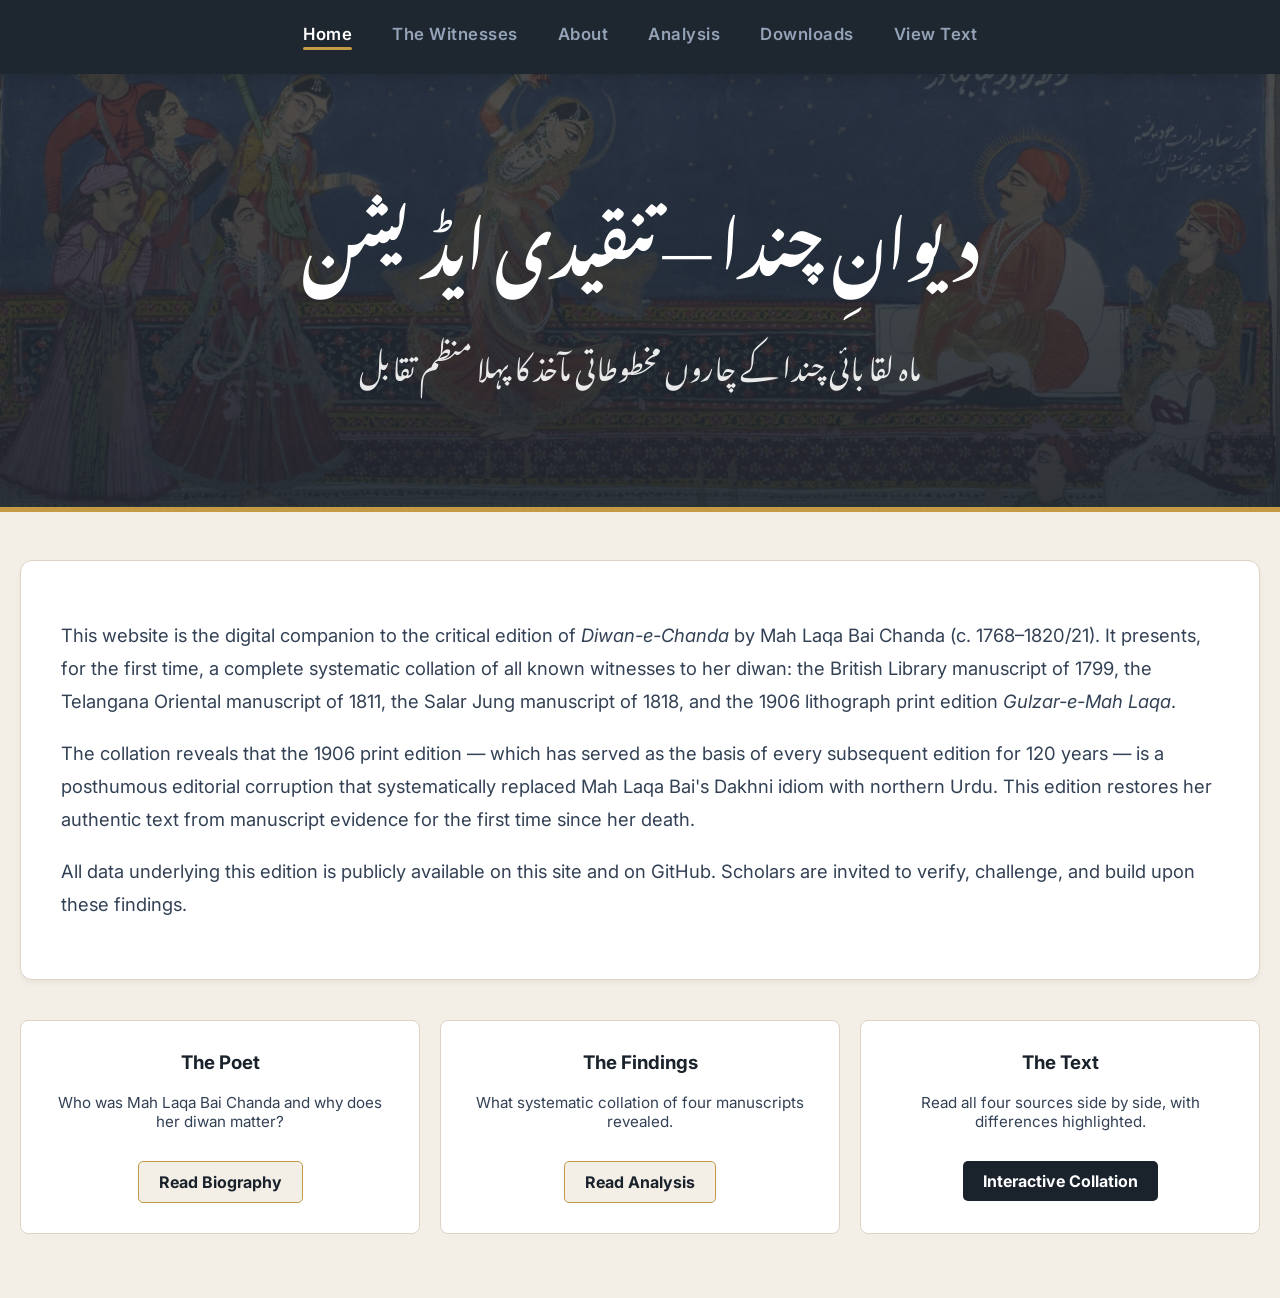
==== index.html @ 978f1d33 "Revise index.html for new content and styling Updated the homepage to include new font styles and co" ====
<!DOCTYPE html>
<html lang="en">
<head>
    <meta charset="UTF-8">
    <meta name="viewport" content="width=device-width, initial-scale=1.0">
    <title>Diwan of Mah Laqa Bai Chanda - Critical Edition</title>
    <link rel="preconnect" href="https://fonts.googleapis.com">
    <link rel="preconnect" href="https://fonts.gstatic.com" crossorigin>
    <link href="https://fonts.googleapis.com/css2?family=Inter:wght@400;600;700&family=Noto+Nastaliq+Urdu:wght@400;700&display=swap" rel="stylesheet">
    <link rel="stylesheet" href="style.css">
</head>
<body>

    <nav>
        <a href="index.html" class="active">Home</a>
        <a href="sources.html">The Witnesses</a>
        <a href="about.html">About</a>
        <a href="analysis.html">Analysis</a>
        <a href="downloads.html">Downloads</a>
        <a href="view.html">View Text</a>
    </nav>

    <div class="hero">
        <h1 style="font-family: 'Noto Nastaliq Urdu', serif; font-size: 4rem; margin-bottom: 0;">دیوانِ چندا — تنقیدی ایڈیشن</h1>
        <p style="font-family: 'Noto Nastaliq Urdu', serif; font-size: 1.8rem; direction: rtl;">ماہ لقا بائی چندا کے چاروں مخطوطاتی مآخذ کا پہلا منظم تقابل</p>
    </div>

    <div class="container">
        <div style="background: white; padding: 40px; border-radius: 12px; box-shadow: 0 4px 6px -1px rgba(0,0,0,0.05); border: 1px solid var(--border); font-size: 1.15rem; line-height: 1.8; margin-bottom: 40px;">
            <p>This website is the digital companion to the critical edition of <em>Diwan-e-Chanda</em> by Mah Laqa Bai Chanda (c. 1768–1820/21). It presents, for the first time, a complete systematic collation of all known witnesses to her diwan: the British Library manuscript of 1799, the Telangana Oriental manuscript of 1811, the Salar Jung manuscript of 1818, and the 1906 lithograph print edition <em>Gulzar-e-Mah Laqa</em>.</p>
            <p>The collation reveals that the 1906 print edition — which has served as the basis of every subsequent edition for 120 years — is a posthumous editorial corruption that systematically replaced Mah Laqa Bai's Dakhni idiom with northern Urdu. This edition restores her authentic text from manuscript evidence for the first time since her death.</p>
            <p>All data underlying this edition is publicly available on this site and on GitHub. Scholars are invited to verify, challenge, and build upon these findings.</p>
        </div>

        <div style="display: grid; grid-template-columns: repeat(auto-fit, minmax(300px, 1fr)); gap: 20px;">
            <div style="background: white; padding: 30px; border-radius: 8px; border: 1px solid var(--border); text-align: center;">
                <h3 style="color: var(--primary); margin-top: 0;">The Poet</h3>
                <p style="font-size: 0.95rem;">Who was Mah Laqa Bai Chanda and why does her diwan matter?</p>
                <a href="about.html" style="display: inline-block; margin-top: 15px; padding: 10px 20px; background: var(--bg-color); border: 1px solid var(--accent); color: var(--primary); text-decoration: none; border-radius: 5px; font-weight: bold;">Read Biography</a>
            </div>
            <div style="background: white; padding: 30px; border-radius: 8px; border: 1px solid var(--border); text-align: center;">
                <h3 style="color: var(--primary); margin-top: 0;">The Findings</h3>
                <p style="font-size: 0.95rem;">What systematic collation of four manuscripts revealed.</p>
                <a href="analysis.html" style="display: inline-block; margin-top: 15px; padding: 10px 20px; background: var(--bg-color); border: 1px solid var(--accent); color: var(--primary); text-decoration: none; border-radius: 5px; font-weight: bold;">Read Analysis</a>
            </div>
            <div style="background: white; padding: 30px; border-radius: 8px; border: 1px solid var(--border); text-align: center;">
                <h3 style="color: var(--primary); margin-top: 0;">The Text</h3>
                <p style="font-size: 0.95rem;">Read all four sources side by side, with differences highlighted.</p>
                <a href="view.html" style="display: inline-block; margin-top: 15px; padding: 10px 20px; background: var(--primary); color: white; text-decoration: none; border-radius: 5px; font-weight: bold;">Interactive Collation</a>
            </div>
        </div>
    </div>
</body>
</html>
---- style.css ----
/* =========================================
   BASE STYLING & REFINED PALETTE
   ========================================= */
:root {
    /* Refined Primary: Deep Midnight Charcoal (Premium & Modern) */
    --primary: #1A222C;      
    --secondary: #334155;    /* Slate Grey for body text */
    --bg-color: #F4EFE6;     /* Terrace Cream/Parchment */
    --surface: #ffffff;      /* Pure white for table/cards */
    --border: #DCD3C6;       /* Warm Stone borders */
    --accent: #C49A45;       /* Mustard Gold (from Chanda's dupatta) */
}

body {
    font-family: 'Inter', -apple-system, BlinkMacSystemFont, sans-serif;
    margin: 0;
    padding: 0;
    background-color: var(--bg-color);
    color: var(--secondary);
    -webkit-font-smoothing: antialiased;
}

/* =========================================
   MODERN THICK NAVIGATION BAR
   ========================================= */
nav {
    background-color: rgba(26, 34, 44, 0.98); 
    backdrop-filter: blur(12px);
    padding: 1.5rem 2rem; 
    position: sticky;
    top: 0;
    z-index: 100;
    display: flex;
    justify-content: center;
    gap: 2.5rem; 
    box-shadow: 0 4px 20px rgba(0,0,0,0.15);
}

nav a {
    color: #94A3B8; 
    text-decoration: none;
    font-size: 1.05rem;
    font-weight: 600;
    letter-spacing: 0.5px;
    padding-bottom: 6px;
    position: relative;
    transition: color 0.3s ease;
}

/* Hover and Active State Text Color */
nav a:hover, 
nav a.active { 
    color: #ffffff; 
}

/* The Animated Gold Underline */
nav a::after {
    content: '';
    position: absolute;
    width: 0;
    height: 3px;
    bottom: 0;
    left: 0;
    background-color: var(--accent);
    transition: width 0.3s cubic-bezier(0.4, 0, 0.2, 1);
    border-radius: 2px;
}

/* Trigger the underline on hover or if it has the .active class */
nav a:hover::after,
nav a.active::after {
    width: 100%;
}

/* =========================================
   HERO (Miniature Background)
   ========================================= */
.hero {
    background: linear-gradient(rgba(26, 34, 44, 0.75), rgba(26, 34, 44, 0.9)), url('header.jpg');
    background-size: cover;
    background-position: center 20%;
    color: white;
    text-align: center;
    padding: 5rem 1rem;
    margin-bottom: 3rem;
    border-bottom: 5px solid var(--accent); 
}

.hero h1 { margin: 0; font-size: 3.2rem; font-weight: 700; letter-spacing: -0.5px; }
.hero p { margin-top: 12px; font-size: 1.2rem; font-weight: 400; opacity: 0.9; }

/* =========================================
   MODERN APP CONTROLS 
   ========================================= */
.container {
    max-width: 1400px;
    margin: 0 auto 4rem auto;
    padding: 0 20px;
}

.controls {
    background: var(--surface);
    padding: 20px 30px;
    border-radius: 12px;
    box-shadow: 0 4px 6px -1px rgba(0, 0, 0, 0.05);
    margin-bottom: 25px;
    display: flex;
    justify-content: center;
    gap: 15px;
    align-items: center;
    border: 1px solid var(--border);
    flex-wrap: wrap;
}

.control-label { font-weight: 600; color: var(--primary); margin-right: 10px; }

/* Styled Checkbox "Pills" */
.controls label {
    display: flex;
    align-items: center;
    padding: 8px 16px;
    background-color: var(--bg-color);
    border: 1px solid var(--border);
    border-radius: 30px;
    cursor: pointer;
    font-size: 0.95rem;
    font-weight: 600;
    color: var(--secondary);
    transition: all 0.2s ease;
    user-select: none;
}

.controls label:hover { background-color: #fbebc8; border-color: var(--accent); }

.controls input[type="checkbox"] {
    accent-color: var(--accent);
    width: 16px;
    height: 16px;
    margin-right: 8px;
    cursor: pointer;
}

/* =========================================
   SLEEK DATA TABLE 
   ========================================= */
.table-wrapper {
    overflow-x: auto;
    background: var(--surface);
    border-radius: 12px;
    box-shadow: 0 10px 25px -5px rgba(0, 0, 0, 0.05);
    border: 1px solid var(--border);
}

table {
    width: 100%;
    border-collapse: separate;
    border-spacing: 0;
}

th {
    background-color: var(--primary); 
    color: #f8fafc;
    font-size: 1rem;
    font-weight: 600;
    padding: 20px;
    text-align: center;
    position: sticky;
    top: 65px;
    z-index: 10;
    letter-spacing: 0.5px;
}

td {
    padding: 20px 24px;
    border-bottom: 1px solid var(--border);
    vertical-align: middle;
}

tr:last-child td { border-bottom: none; }
tr:hover td { background-color: #FAFCFF; } 

.id-col {
    text-align: center;
    color: #64748b;
    font-family: monospace;
    font-size: 1.1rem;
    font-weight: 600;
}

/* =========================================
   PROPER NASTALIQ TYPOGRAPHY & DIFFS
   ========================================= */
.urdu-text {
    font-family: 'Noto Nastaliq Urdu', serif; 
    font-size: 24px;
    line-height: 2.8;
    text-align: right;
    direction: rtl;
    white-space: nowrap; 
    min-width: 250px;
}

span.diff {
    padding: 2px 8px;
    border-radius: 6px;
    font-weight: 700;
}

/* Diff Colors mapped to the painting's pigments */
span.diff-anchor { background-color: #E2EFE5; color: #275734; } /* Forest Green (Seated Musician) */
span.diff-gm { background-color: #FADEDE; color: #962828; }     /* Crimson (Carpet/GM Corruption) */
span.diff-var1 { background-color: #FBEBC8; color: #8A611C; }   /* Mustard Gold (Dupatta) */
span.diff-var2 { background-color: #DBE6FE; color: #1A2B56; }   /* Lapis Blue (Night Sky) */
span.diff-var3 { background-color: #F9E1E8; color: #832247; }   /* Magenta/Pink (Standing Musician) */

.hide-col { display: none; }
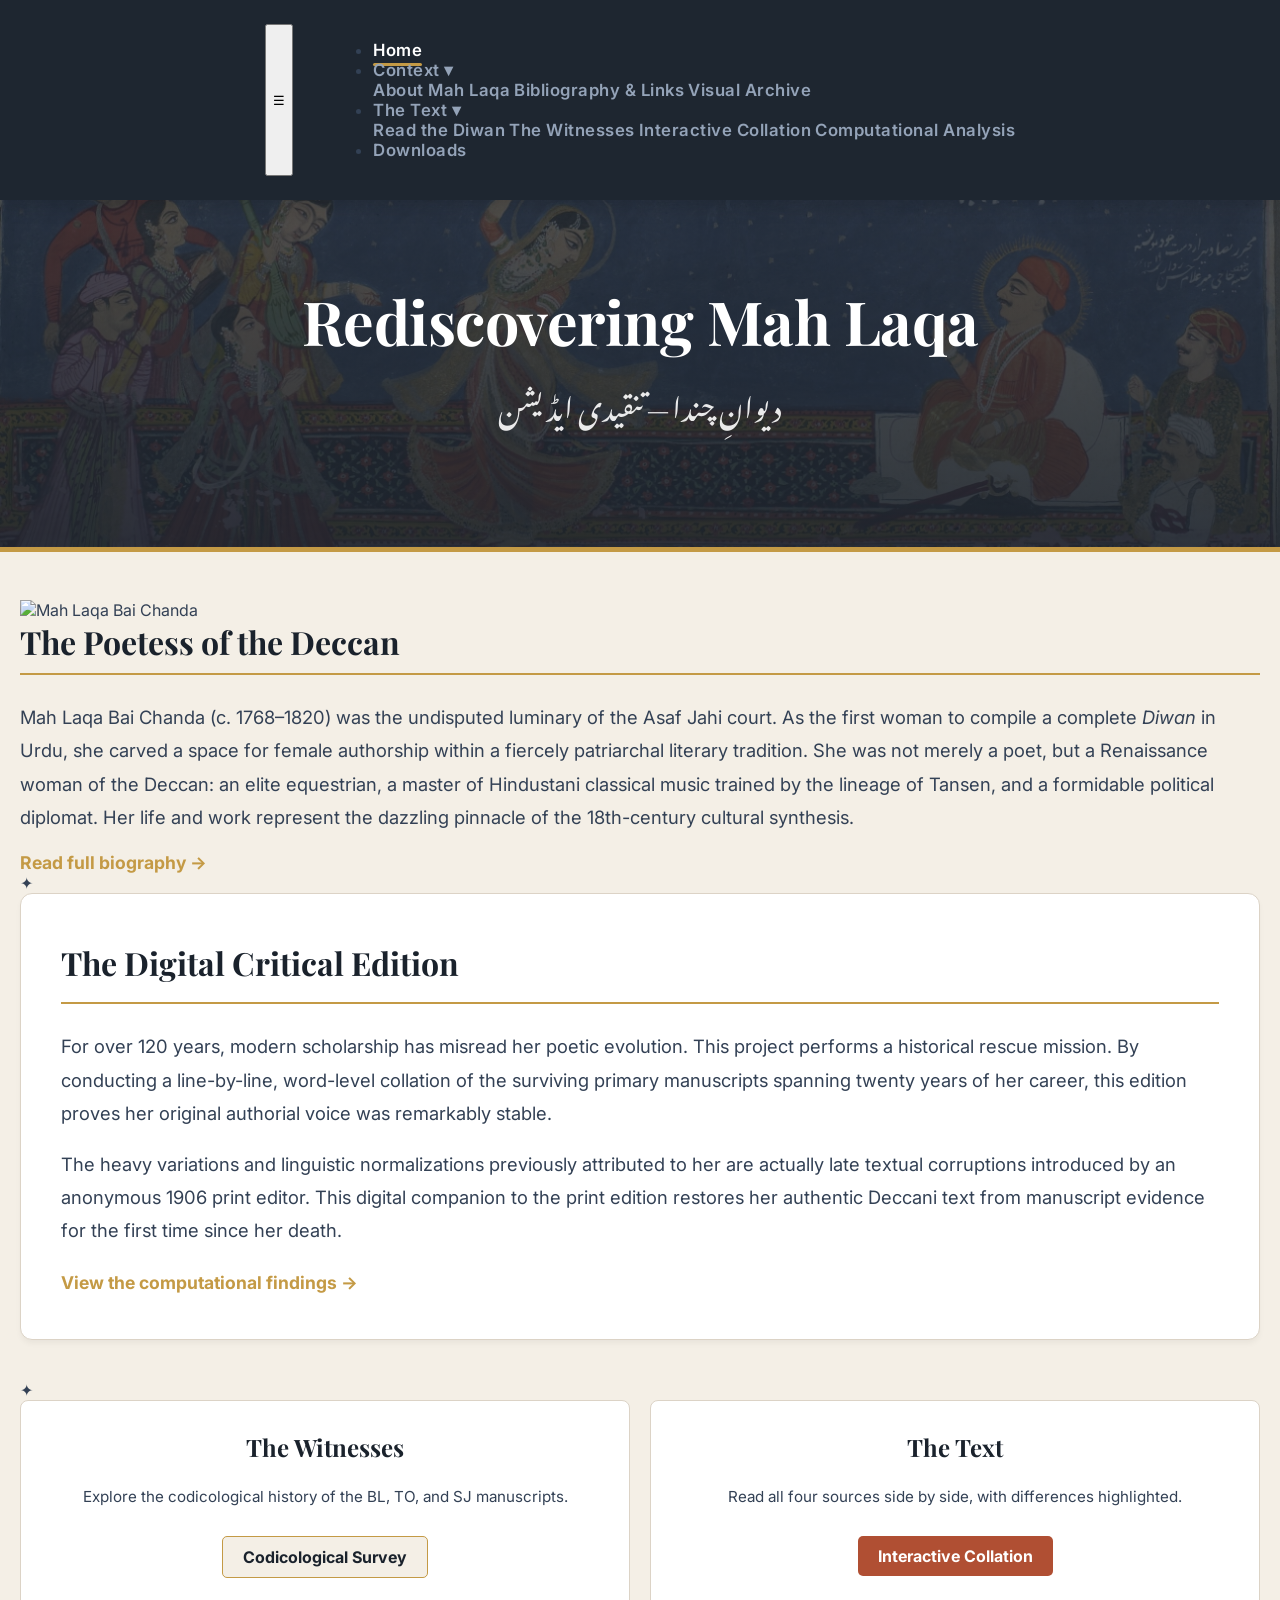
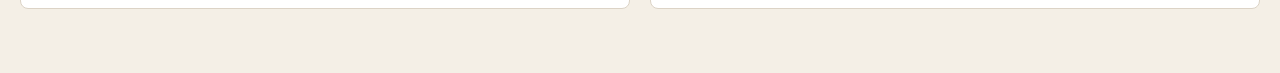
==== commit 90066cd3: "bug fix" ====
--- a/index.html
+++ b/index.html
@@ -3,52 +3,100 @@
 <head>
     <meta charset="UTF-8">
     <meta name="viewport" content="width=device-width, initial-scale=1.0">
-    <title>Diwan of Mah Laqa Bai Chanda - Critical Edition</title>
+    <title>Rediscovering Mah Laqa - A Critical Edition</title>
     <link rel="preconnect" href="https://fonts.googleapis.com">
     <link rel="preconnect" href="https://fonts.gstatic.com" crossorigin>
-    <link href="https://fonts.googleapis.com/css2?family=Inter:wght@400;600;700&family=Noto+Nastaliq+Urdu:wght@400;700&display=swap" rel="stylesheet">
+    <link href="https://fonts.googleapis.com/css2?family=Inter:wght@400;600;700&family=Playfair+Display:wght@600;700&family=Noto+Nastaliq+Urdu:wght@400;700&display=swap" rel="stylesheet">
     <link rel="stylesheet" href="style.css">
 </head>
 <body>
 
-    <nav>
-        <a href="index.html" class="active">Home</a>
-        <a href="sources.html">The Witnesses</a>
-        <a href="about.html">About</a>
-        <a href="analysis.html">Analysis</a>
-        <a href="downloads.html">Downloads</a>
-        <a href="view.html">View Text</a>
+    <nav class="site-nav">
+        <button class="menu-toggle" id="mobile-menu" aria-label="Toggle navigation">
+            ☰
+        </button>
+        
+        <ul class="nav-links" id="nav-links">
+            <li><a href="index.html" class="active">Home</a></li>
+            
+            <li class="dropdown">
+                <a href="#" class="dropbtn">Context ▾</a>
+                <div class="dropdown-content">
+                    <a href="about.html">About Mah Laqa</a>
+                    <a href="bibliography.html">Bibliography & Links</a>
+                    <a href="gallery.html">Visual Archive</a>
+                </div>
+            </li>
+
+            <li class="dropdown">
+                <a href="#" class="dropbtn">The Text ▾</a>
+                <div class="dropdown-content">
+                    <a href="deewan.html">Read the Diwan</a>
+                    <a href="sources.html">The Witnesses</a>
+                    <a href="view.html">Interactive Collation</a>
+                    <a href="analysis.html">Computational Analysis</a>
+                </div>
+            </li>
+
+            <li><a href="downloads.html">Downloads</a></li>
+        </ul>
     </nav>
 
     <div class="hero">
-        <h1 style="font-family: 'Noto Nastaliq Urdu', serif; font-size: 4rem; margin-bottom: 0;">دیوانِ چندا — تنقیدی ایڈیشن</h1>
-        <p style="font-family: 'Noto Nastaliq Urdu', serif; font-size: 1.8rem; direction: rtl;">ماہ لقا بائی چندا کے چاروں مخطوطاتی مآخذ کا پہلا منظم تقابل</p>
+        <h1 style="font-family: 'Playfair Display', serif; font-size: 3.8rem; margin-bottom: 5px;">Rediscovering Mah Laqa</h1>
+        <p style="font-family: 'Noto Nastaliq Urdu', serif; font-size: 1.8rem; direction: rtl; margin-top: 0;">دیوانِ چندا — تنقیدی ایڈیشن</p>
     </div>
 
     <div class="container">
+        
+        <div class="bio-section">
+            <img src="portrait.png" alt="Mah Laqa Bai Chanda" class="bio-image">
+            <div>
+                <h2 style="color: var(--primary); margin-top: 0; border-bottom: 2px solid var(--accent); padding-bottom: 10px; font-family: 'Playfair Display', serif; font-size: 2rem;">The Poetess of the Deccan</h2>
+                <p style="font-size: 1.15rem; line-height: 1.8;">Mah Laqa Bai Chanda (c. 1768–1820) was the undisputed luminary of the Asaf Jahi court. As the first woman to compile a complete <em>Diwan</em> in Urdu, she carved a space for female authorship within a fiercely patriarchal literary tradition. She was not merely a poet, but a Renaissance woman of the Deccan: an elite equestrian, a master of Hindustani classical music trained by the lineage of Tansen, and a formidable political diplomat. Her life and work represent the dazzling pinnacle of the 18th-century cultural synthesis.</p>
+                <a href="about.html" style="color: var(--accent); font-weight: bold; text-decoration: none; font-size: 1.1rem;">Read full biography →</a>
+            </div>
+        </div>
+
+        <div class="ornate-divider"><span>✦</span></div>
+
         <div style="background: white; padding: 40px; border-radius: 12px; box-shadow: 0 4px 6px -1px rgba(0,0,0,0.05); border: 1px solid var(--border); font-size: 1.15rem; line-height: 1.8; margin-bottom: 40px;">
-            <p>This website is the digital companion to the critical edition of <em>Diwan-e-Chanda</em> by Mah Laqa Bai Chanda (c. 1768–1820/21). It presents, for the first time, a complete systematic collation of all known witnesses to her diwan: the British Library manuscript of 1799, the Telangana Oriental manuscript of 1811, the Salar Jung manuscript of 1818, and the 1906 lithograph print edition <em>Gulzar-e-Mah Laqa</em>.</p>
-            <p>The collation reveals that the 1906 print edition — which has served as the basis of every subsequent edition for 120 years — is a posthumous editorial corruption that systematically replaced Mah Laqa Bai's Dakhni idiom with northern Urdu. This edition restores her authentic text from manuscript evidence for the first time since her death.</p>
-            <p>All data underlying this edition is publicly available on this site and on GitHub. Scholars are invited to verify, challenge, and build upon these findings.</p>
+            <h2 style="color: var(--primary); margin-top: 0; border-bottom: 2px solid var(--accent); padding-bottom: 10px; font-family: 'Playfair Display', serif; font-size: 2rem;">The Digital Critical Edition</h2>
+            <p>For over 120 years, modern scholarship has misread her poetic evolution. This project performs a historical rescue mission. By conducting a line-by-line, word-level collation of the surviving primary manuscripts spanning twenty years of her career, this edition proves her original authorial voice was remarkably stable.</p>
+            <p>The heavy variations and linguistic normalizations previously attributed to her are actually late textual corruptions introduced by an anonymous 1906 print editor. This digital companion to the print edition restores her authentic Deccani text from manuscript evidence for the first time since her death.</p>
+            <a href="analysis.html" style="color: var(--accent); font-weight: bold; text-decoration: none; font-size: 1.1rem;">View the computational findings →</a>
         </div>
+
+        <div class="ornate-divider"><span>✦</span></div>
 
         <div style="display: grid; grid-template-columns: repeat(auto-fit, minmax(300px, 1fr)); gap: 20px;">
             <div style="background: white; padding: 30px; border-radius: 8px; border: 1px solid var(--border); text-align: center;">
-                <h3 style="color: var(--primary); margin-top: 0;">The Poet</h3>
-                <p style="font-size: 0.95rem;">Who was Mah Laqa Bai Chanda and why does her diwan matter?</p>
-                <a href="about.html" style="display: inline-block; margin-top: 15px; padding: 10px 20px; background: var(--bg-color); border: 1px solid var(--accent); color: var(--primary); text-decoration: none; border-radius: 5px; font-weight: bold;">Read Biography</a>
+                <h3 style="color: var(--primary); margin-top: 0; font-family: 'Playfair Display', serif; font-size: 1.5rem;">The Witnesses</h3>
+                <p style="font-size: 0.95rem;">Explore the codicological history of the BL, TO, and SJ manuscripts.</p>
+                <a href="sources.html" style="display: inline-block; margin-top: 15px; padding: 10px 20px; background: var(--bg-color); border: 1px solid var(--accent); color: var(--primary); text-decoration: none; border-radius: 5px; font-weight: bold;">Codicological Survey</a>
             </div>
             <div style="background: white; padding: 30px; border-radius: 8px; border: 1px solid var(--border); text-align: center;">
-                <h3 style="color: var(--primary); margin-top: 0;">The Findings</h3>
-                <p style="font-size: 0.95rem;">What systematic collation of four manuscripts revealed.</p>
-                <a href="analysis.html" style="display: inline-block; margin-top: 15px; padding: 10px 20px; background: var(--bg-color); border: 1px solid var(--accent); color: var(--primary); text-decoration: none; border-radius: 5px; font-weight: bold;">Read Analysis</a>
-            </div>
-            <div style="background: white; padding: 30px; border-radius: 8px; border: 1px solid var(--border); text-align: center;">
-                <h3 style="color: var(--primary); margin-top: 0;">The Text</h3>
+                <h3 style="color: var(--primary); margin-top: 0; font-family: 'Playfair Display', serif; font-size: 1.5rem;">The Text</h3>
                 <p style="font-size: 0.95rem;">Read all four sources side by side, with differences highlighted.</p>
-                <a href="view.html" style="display: inline-block; margin-top: 15px; padding: 10px 20px; background: var(--primary); color: white; text-decoration: none; border-radius: 5px; font-weight: bold;">Interactive Collation</a>
+                <a href="view.html" style="display: inline-block; margin-top: 15px; padding: 10px 20px; background: rgba(176, 79, 51, 1); color: white; text-decoration: none; border-radius: 5px; font-weight: bold;">Interactive Collation</a>
             </div>
         </div>
     </div>
+
+    <script>
+        document.addEventListener("DOMContentLoaded", function() {
+            const mobileMenuBtn = document.getElementById('mobile-menu');
+            const navLinks = document.getElementById('nav-links');
+
+            if (mobileMenuBtn && navLinks) {
+                ['click', 'touchstart'].forEach(function(evt) {
+                    mobileMenuBtn.addEventListener(evt, function(e) {
+                        e.preventDefault(); 
+                        navLinks.classList.toggle('show');
+                    }, { passive: false });
+                });
+            }
+        });
+    </script>
 </body>
 </html>
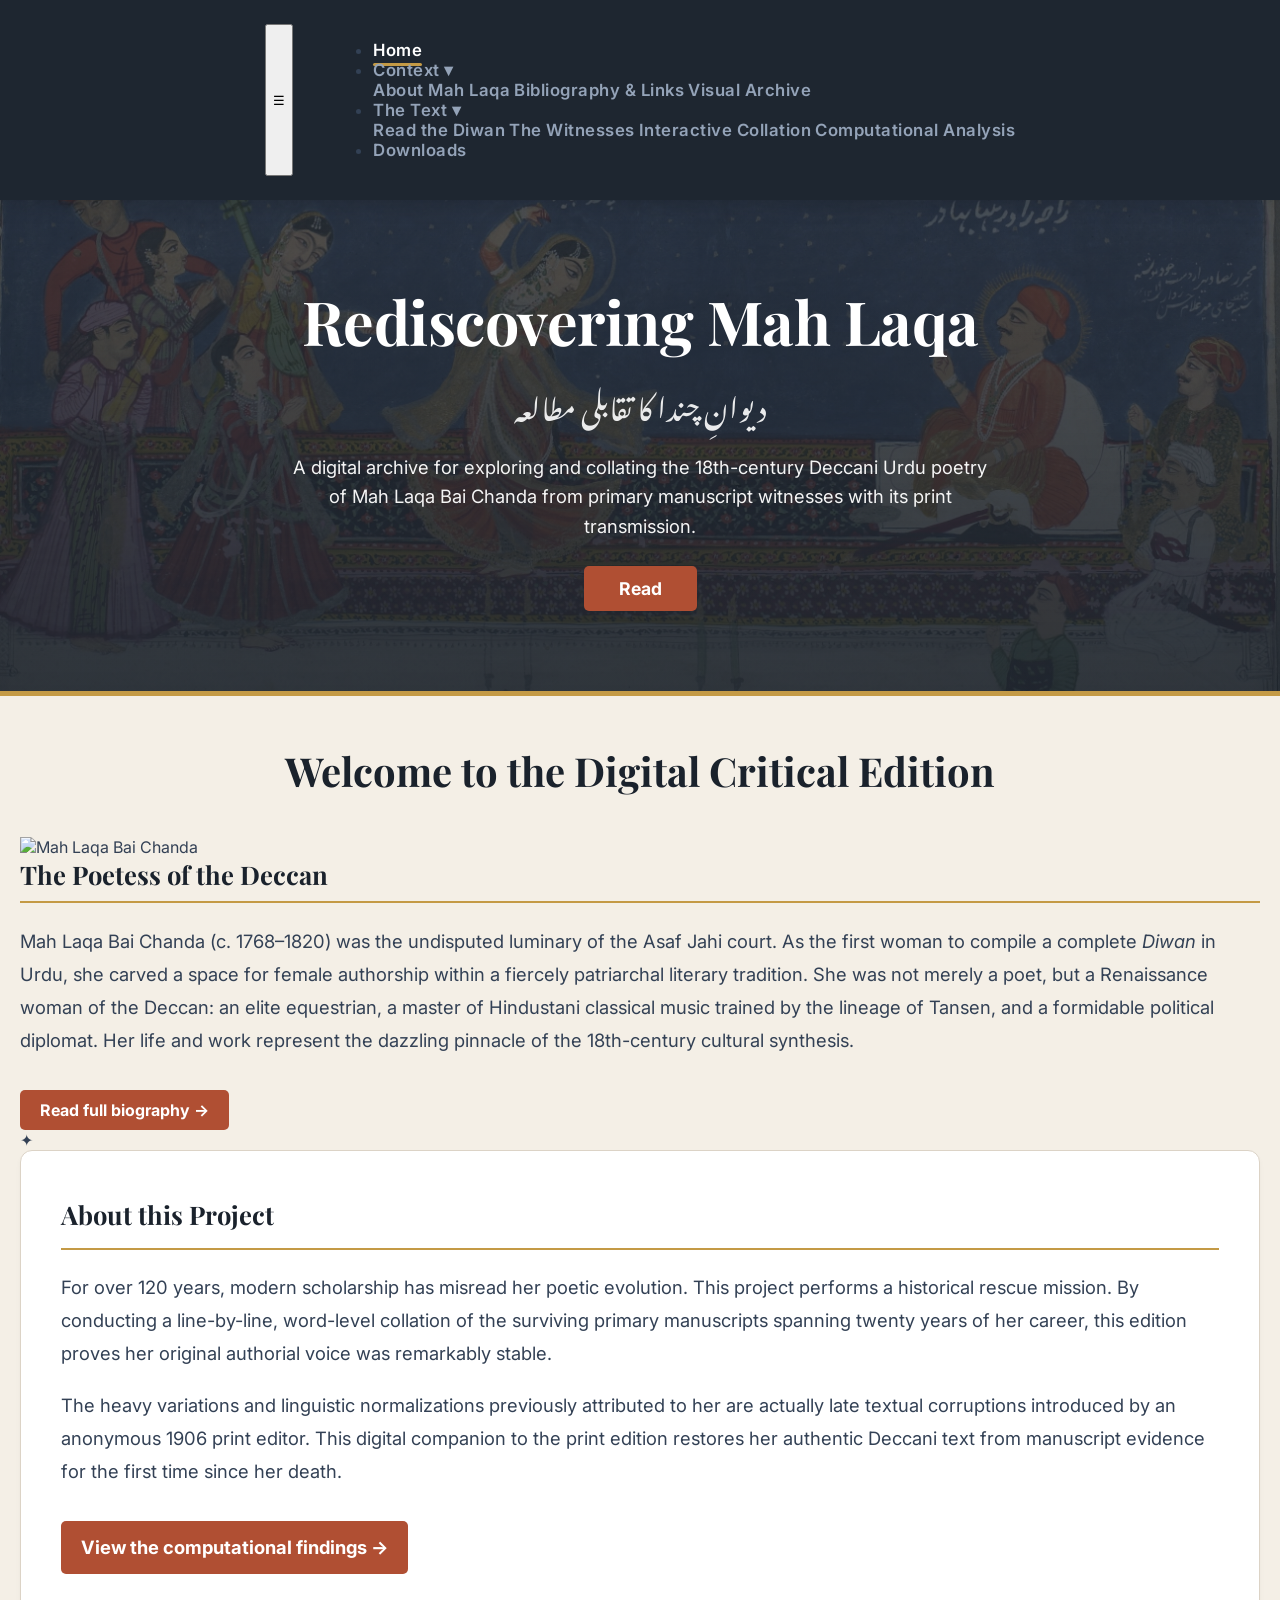
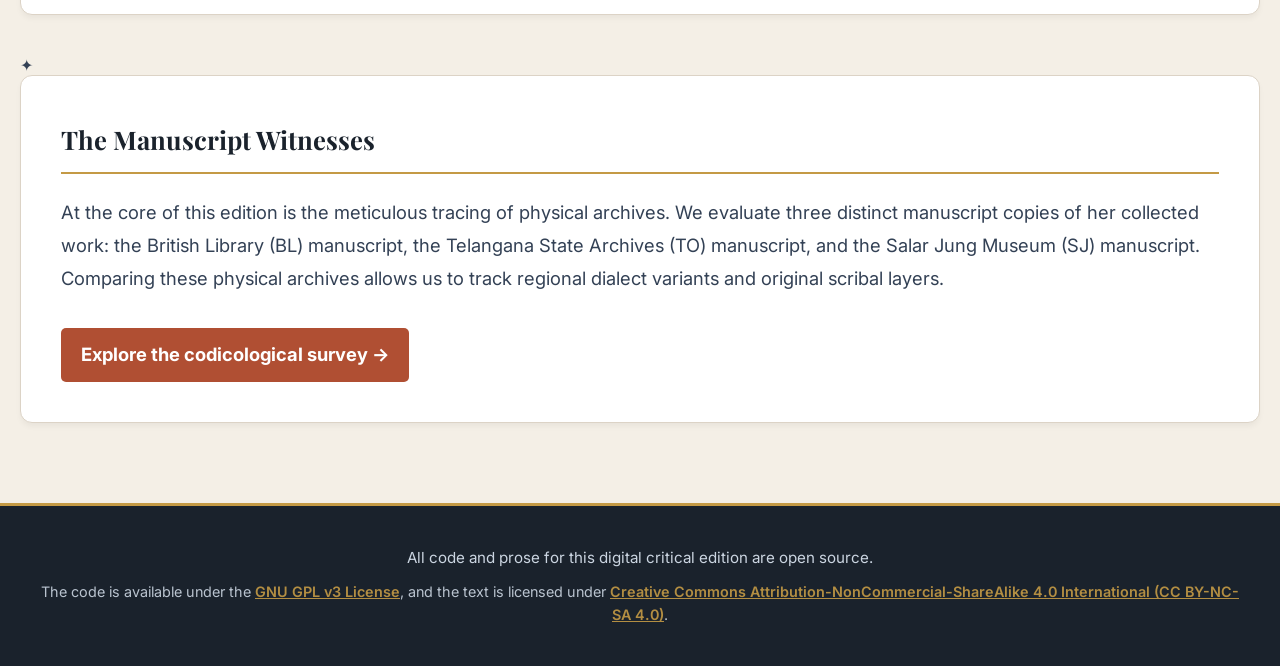
==== commit e8395673: "Update index.html" ====
--- a/index.html
+++ b/index.html
@@ -44,44 +44,57 @@
 
     <div class="hero">
         <h1 style="font-family: 'Playfair Display', serif; font-size: 3.8rem; margin-bottom: 5px;">Rediscovering Mah Laqa</h1>
-        <p style="font-family: 'Noto Nastaliq Urdu', serif; font-size: 1.8rem; direction: rtl; margin-top: 0;">دیوانِ چندا — تنقیدی ایڈیشن</p>
+        <p style="font-family: 'Noto Nastaliq Urdu', serif; font-size: 1.8rem; direction: rtl; margin-top: 0; margin-bottom: 10px;">دیوانِ چندا کا تقابلی مطالعہ</p>
+        <p style="font-family: 'Inter', sans-serif; font-size: 1.15rem; max-width: 700px; margin: 15px auto 25px auto; line-height: 1.6; opacity: 0.95;">
+            A digital archive for exploring and collating the 18th-century Deccani Urdu poetry of Mah Laqa Bai Chanda from primary manuscript witnesses with its print transmission.
+        </p>
+        <a href="view.html" style="display: inline-block; padding: 12px 35px; background: rgba(176, 79, 51, 1); color: white; text-decoration: none; border-radius: 5px; font-weight: bold; font-family: 'Inter', sans-serif; font-size: 1.1rem; transition: background-color 0.2s;">Read</a>
     </div>
 
     <div class="container">
         
+        <h2 style="text-align: center; font-family: 'Playfair Display', serif; font-size: 2.5rem; color: var(--primary); margin-top: 20px; margin-bottom: 40px;">Welcome to the Digital Critical Edition</h2>
+        
+        <!-- Card 1: Biography (With updated Terracotta Red Button) -->
         <div class="bio-section">
             <img src="portrait.png" alt="Mah Laqa Bai Chanda" class="bio-image">
             <div>
-                <h2 style="color: var(--primary); margin-top: 0; border-bottom: 2px solid var(--accent); padding-bottom: 10px; font-family: 'Playfair Display', serif; font-size: 2rem;">The Poetess of the Deccan</h2>
+                <h2 style="color: var(--primary); margin-top: 0; border-bottom: 2px solid var(--accent); padding-bottom: 10px; font-family: 'Playfair Display', serif; font-size: 1.6rem;">The Poetess of the Deccan</h2>
                 <p style="font-size: 1.15rem; line-height: 1.8;">Mah Laqa Bai Chanda (c. 1768–1820) was the undisputed luminary of the Asaf Jahi court. As the first woman to compile a complete <em>Diwan</em> in Urdu, she carved a space for female authorship within a fiercely patriarchal literary tradition. She was not merely a poet, but a Renaissance woman of the Deccan: an elite equestrian, a master of Hindustani classical music trained by the lineage of Tansen, and a formidable political diplomat. Her life and work represent the dazzling pinnacle of the 18th-century cultural synthesis.</p>
-                <a href="about.html" style="color: var(--accent); font-weight: bold; text-decoration: none; font-size: 1.1rem;">Read full biography →</a>
+                <a href="about.html" style="display: inline-block; margin-top: 15px; padding: 10px 20px; background: rgba(176, 79, 51, 1); color: white; text-decoration: none; border-radius: 5px; font-weight: bold; font-family: 'Inter', sans-serif;">Read full biography →</a>
             </div>
         </div>
 
         <div class="ornate-divider"><span>✦</span></div>
 
+        <!-- Card 2: About This Project (With updated Terracotta Red Button) -->
         <div style="background: white; padding: 40px; border-radius: 12px; box-shadow: 0 4px 6px -1px rgba(0,0,0,0.05); border: 1px solid var(--border); font-size: 1.15rem; line-height: 1.8; margin-bottom: 40px;">
-            <h2 style="color: var(--primary); margin-top: 0; border-bottom: 2px solid var(--accent); padding-bottom: 10px; font-family: 'Playfair Display', serif; font-size: 2rem;">The Digital Critical Edition</h2>
+            <h2 style="color: var(--primary); margin-top: 0; border-bottom: 2px solid var(--accent); padding-bottom: 10px; font-family: 'Playfair Display', serif; font-size: 1.6rem;">About this Project</h2>
             <p>For over 120 years, modern scholarship has misread her poetic evolution. This project performs a historical rescue mission. By conducting a line-by-line, word-level collation of the surviving primary manuscripts spanning twenty years of her career, this edition proves her original authorial voice was remarkably stable.</p>
             <p>The heavy variations and linguistic normalizations previously attributed to her are actually late textual corruptions introduced by an anonymous 1906 print editor. This digital companion to the print edition restores her authentic Deccani text from manuscript evidence for the first time since her death.</p>
-            <a href="analysis.html" style="color: var(--accent); font-weight: bold; text-decoration: none; font-size: 1.1rem;">View the computational findings →</a>
+            <a href="analysis.html" style="display: inline-block; margin-top: 15px; padding: 10px 20px; background: rgba(176, 79, 51, 1); color: white; text-decoration: none; border-radius: 5px; font-weight: bold; font-family: 'Inter', sans-serif;">View the computational findings →</a>
         </div>
 
         <div class="ornate-divider"><span>✦</span></div>
 
-        <div style="display: grid; grid-template-columns: repeat(auto-fit, minmax(300px, 1fr)); gap: 20px;">
-            <div style="background: white; padding: 30px; border-radius: 8px; border: 1px solid var(--border); text-align: center;">
-                <h3 style="color: var(--primary); margin-top: 0; font-family: 'Playfair Display', serif; font-size: 1.5rem;">The Witnesses</h3>
-                <p style="font-size: 0.95rem;">Explore the codicological history of the BL, TO, and SJ manuscripts.</p>
-                <a href="sources.html" style="display: inline-block; margin-top: 15px; padding: 10px 20px; background: var(--bg-color); border: 1px solid var(--accent); color: var(--primary); text-decoration: none; border-radius: 5px; font-weight: bold;">Codicological Survey</a>
-            </div>
-            <div style="background: white; padding: 30px; border-radius: 8px; border: 1px solid var(--border); text-align: center;">
-                <h3 style="color: var(--primary); margin-top: 0; font-family: 'Playfair Display', serif; font-size: 1.5rem;">The Text</h3>
-                <p style="font-size: 0.95rem;">Read all four sources side by side, with differences highlighted.</p>
-                <a href="view.html" style="display: inline-block; margin-top: 15px; padding: 10px 20px; background: rgba(176, 79, 51, 1); color: white; text-decoration: none; border-radius: 5px; font-weight: bold;">Interactive Collation</a>
-            </div>
+        <!-- Card 3: The Manuscript Witnesses (With updated Terracotta Red Button) -->
+        <div style="background: white; padding: 40px; border-radius: 12px; box-shadow: 0 4px 6px -1px rgba(0,0,0,0.05); border: 1px solid var(--border); font-size: 1.15rem; line-height: 1.8; margin-bottom: 40px;">
+            <h2 style="color: var(--primary); margin-top: 0; border-bottom: 2px solid var(--accent); padding-bottom: 10px; font-family: 'Playfair Display', serif; font-size: 1.6rem;">The Manuscript Witnesses</h2>
+            <p>At the core of this edition is the meticulous tracing of physical archives. We evaluate three distinct manuscript copies of her collected work: the British Library (BL) manuscript, the Telangana State Archives (TO) manuscript, and the Salar Jung Museum (SJ) manuscript. Comparing these physical archives allows us to track regional dialect variants and original scribal layers.</p>
+            <a href="sources.html" style="display: inline-block; margin-top: 15px; padding: 10px 20px; background: rgba(176, 79, 51, 1); color: white; text-decoration: none; border-radius: 5px; font-weight: bold; font-family: 'Inter', sans-serif;">Explore the codicological survey →</a>
         </div>
+
     </div>
+
+    <!-- Scholarly Footer outlining licenses -->
+    <footer style="margin-top: 80px; padding: 40px 20px; background-color: var(--primary); color: #cbd5e1; text-align: center; font-size: 0.95rem; border-top: 3px solid var(--accent); line-height: 1.6; font-family: 'Inter', sans-serif;">
+        <div style="max-width: 1200px; margin: 0 auto;">
+            <p style="margin: 0 0 10px 0;">All code and prose for this digital critical edition are open source.</p>
+            <p style="margin: 0; font-size: 0.9rem; opacity: 0.9;">
+                The code is available under the <a href="https://www.gnu.org/licenses/gpl-3.0.html" target="_blank" rel="noopener" style="color: var(--accent); text-decoration: underline; font-weight: 600;">GNU GPL v3 License</a>, and the text is licensed under <a href="https://creativecommons.org/licenses/by-nc-sa/4.0/" target="_blank" rel="noopener" style="color: var(--accent); text-decoration: underline; font-weight: 600;">Creative Commons Attribution-NonCommercial-ShareAlike 4.0 International (CC BY-NC-SA 4.0)</a>.
+            </p>
+        </div>
+    </footer>
 
     <script>
         document.addEventListener("DOMContentLoaded", function() {
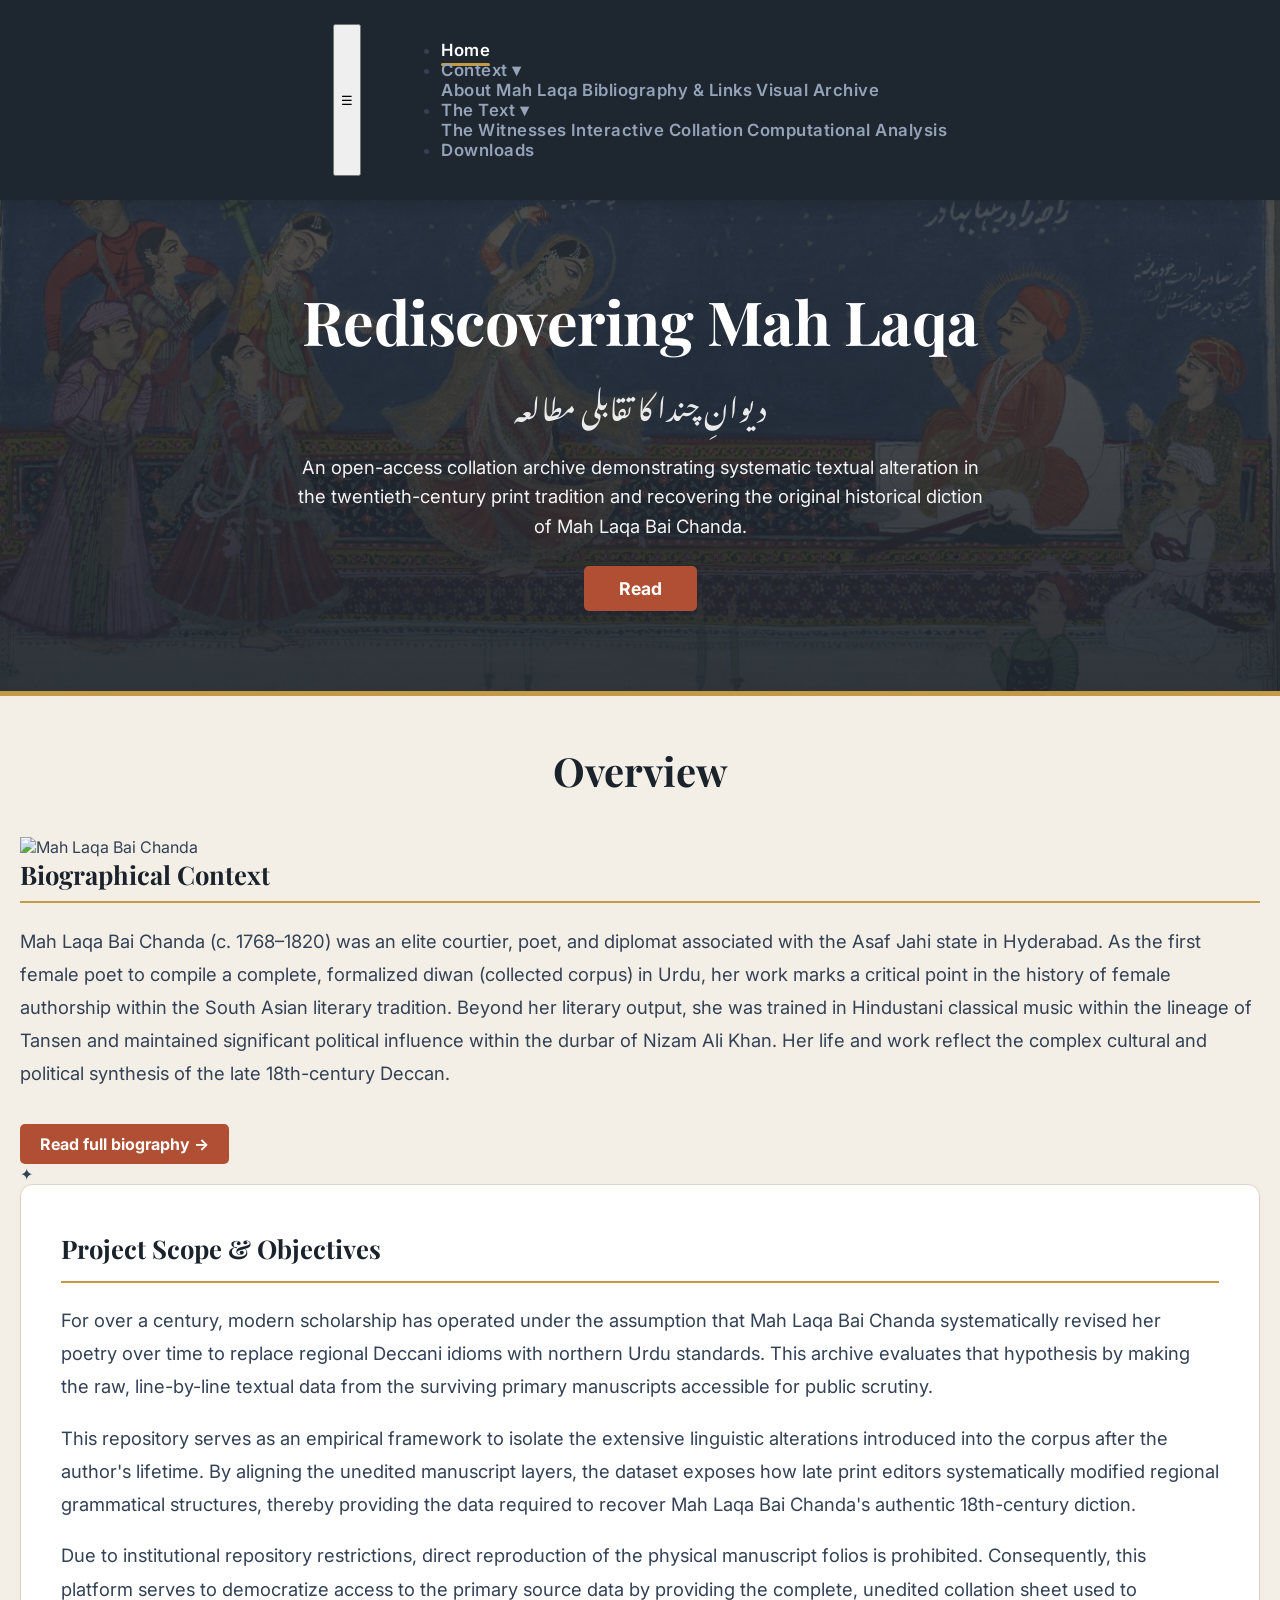
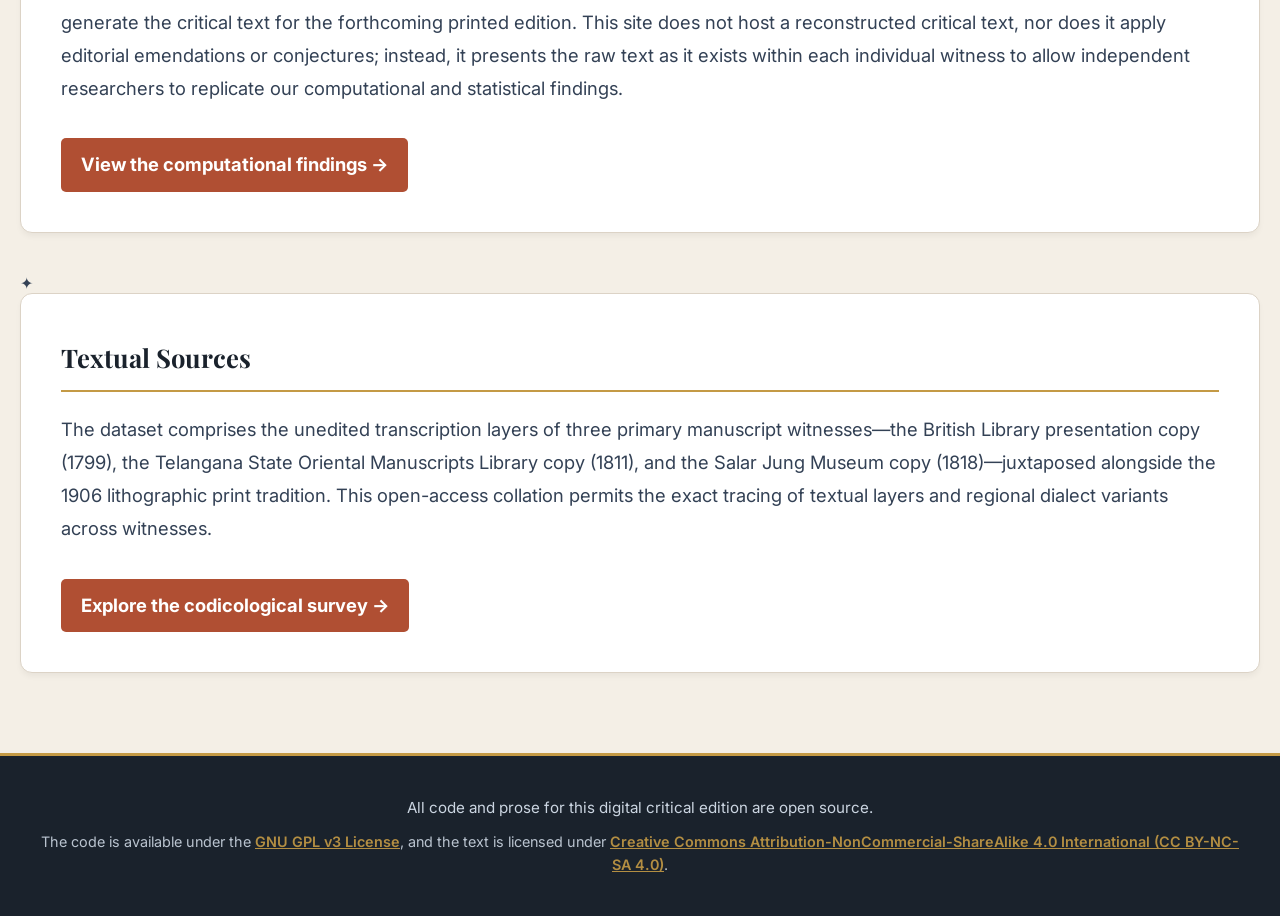
==== commit 8bcf1ded: "improved language in index.html" ====
--- a/index.html
+++ b/index.html
@@ -31,7 +31,6 @@
             <li class="dropdown">
                 <a href="#" class="dropbtn">The Text ▾</a>
                 <div class="dropdown-content">
-                    <a href="deewan.html">Read the Diwan</a>
                     <a href="sources.html">The Witnesses</a>
                     <a href="view.html">Interactive Collation</a>
                     <a href="analysis.html">Computational Analysis</a>
@@ -46,21 +45,21 @@
         <h1 style="font-family: 'Playfair Display', serif; font-size: 3.8rem; margin-bottom: 5px;">Rediscovering Mah Laqa</h1>
         <p style="font-family: 'Noto Nastaliq Urdu', serif; font-size: 1.8rem; direction: rtl; margin-top: 0; margin-bottom: 10px;">دیوانِ چندا کا تقابلی مطالعہ</p>
         <p style="font-family: 'Inter', sans-serif; font-size: 1.15rem; max-width: 700px; margin: 15px auto 25px auto; line-height: 1.6; opacity: 0.95;">
-            A digital archive for exploring and collating the 18th-century Deccani Urdu poetry of Mah Laqa Bai Chanda from primary manuscript witnesses with its print transmission.
+            An open-access collation archive demonstrating systematic textual alteration in the twentieth-century print tradition and recovering the original historical diction of Mah Laqa Bai Chanda.
         </p>
         <a href="view.html" style="display: inline-block; padding: 12px 35px; background: rgba(176, 79, 51, 1); color: white; text-decoration: none; border-radius: 5px; font-weight: bold; font-family: 'Inter', sans-serif; font-size: 1.1rem; transition: background-color 0.2s;">Read</a>
     </div>
 
     <div class="container">
         
-        <h2 style="text-align: center; font-family: 'Playfair Display', serif; font-size: 2.5rem; color: var(--primary); margin-top: 20px; margin-bottom: 40px;">Welcome to the Digital Critical Edition</h2>
+        <h2 style="text-align: center; font-family: 'Playfair Display', serif; font-size: 2.5rem; color: var(--primary); margin-top: 20px; margin-bottom: 40px;">Overview</h2>
         
         <!-- Card 1: Biography (With updated Terracotta Red Button) -->
         <div class="bio-section">
             <img src="portrait.png" alt="Mah Laqa Bai Chanda" class="bio-image">
             <div>
-                <h2 style="color: var(--primary); margin-top: 0; border-bottom: 2px solid var(--accent); padding-bottom: 10px; font-family: 'Playfair Display', serif; font-size: 1.6rem;">The Poetess of the Deccan</h2>
-                <p style="font-size: 1.15rem; line-height: 1.8;">Mah Laqa Bai Chanda (c. 1768–1820) was the undisputed luminary of the Asaf Jahi court. As the first woman to compile a complete <em>Diwan</em> in Urdu, she carved a space for female authorship within a fiercely patriarchal literary tradition. She was not merely a poet, but a Renaissance woman of the Deccan: an elite equestrian, a master of Hindustani classical music trained by the lineage of Tansen, and a formidable political diplomat. Her life and work represent the dazzling pinnacle of the 18th-century cultural synthesis.</p>
+                <h2 style="color: var(--primary); margin-top: 0; border-bottom: 2px solid var(--accent); padding-bottom: 10px; font-family: 'Playfair Display', serif; font-size: 1.6rem;">Biographical Context</h2>
+                <p style="font-size: 1.15rem; line-height: 1.8;">Mah Laqa Bai Chanda (c. 1768–1820) was an elite courtier, poet, and diplomat associated with the Asaf Jahi state in Hyderabad. As the first female poet to compile a complete, formalized diwan (collected corpus) in Urdu, her work marks a critical point in the history of female authorship within the South Asian literary tradition. Beyond her literary output, she was trained in Hindustani classical music within the lineage of Tansen and maintained significant political influence within the durbar of Nizam Ali Khan. Her life and work reflect the complex cultural and political synthesis of the late 18th-century Deccan.</p>
                 <a href="about.html" style="display: inline-block; margin-top: 15px; padding: 10px 20px; background: rgba(176, 79, 51, 1); color: white; text-decoration: none; border-radius: 5px; font-weight: bold; font-family: 'Inter', sans-serif;">Read full biography →</a>
             </div>
         </div>
@@ -69,9 +68,10 @@
 
         <!-- Card 2: About This Project (With updated Terracotta Red Button) -->
         <div style="background: white; padding: 40px; border-radius: 12px; box-shadow: 0 4px 6px -1px rgba(0,0,0,0.05); border: 1px solid var(--border); font-size: 1.15rem; line-height: 1.8; margin-bottom: 40px;">
-            <h2 style="color: var(--primary); margin-top: 0; border-bottom: 2px solid var(--accent); padding-bottom: 10px; font-family: 'Playfair Display', serif; font-size: 1.6rem;">About this Project</h2>
-            <p>For over 120 years, modern scholarship has misread her poetic evolution. This project performs a historical rescue mission. By conducting a line-by-line, word-level collation of the surviving primary manuscripts spanning twenty years of her career, this edition proves her original authorial voice was remarkably stable.</p>
-            <p>The heavy variations and linguistic normalizations previously attributed to her are actually late textual corruptions introduced by an anonymous 1906 print editor. This digital companion to the print edition restores her authentic Deccani text from manuscript evidence for the first time since her death.</p>
+            <h2 style="color: var(--primary); margin-top: 0; border-bottom: 2px solid var(--accent); padding-bottom: 10px; font-family: 'Playfair Display', serif; font-size: 1.6rem;">Project Scope & Objectives</h2>
+            <p>For over a century, modern scholarship has operated under the assumption that Mah Laqa Bai Chanda systematically revised her poetry over time to replace regional Deccani idioms with northern Urdu standards. This archive evaluates that hypothesis by making the raw, line-by-line textual data from the surviving primary manuscripts accessible for public scrutiny.</p>
+            <p> This repository serves as an empirical framework to isolate the extensive linguistic alterations introduced into the corpus after the author's lifetime. By aligning the unedited manuscript layers, the dataset exposes how late print editors systematically modified regional grammatical structures, thereby providing the data required to recover Mah Laqa Bai Chanda's authentic 18th-century diction.</p>
+            <p>Due to institutional repository restrictions, direct reproduction of the physical manuscript folios is prohibited. Consequently, this platform serves to democratize access to the primary source data by providing the complete, unedited collation sheet used to generate the critical text for the forthcoming printed edition. This site does not host a reconstructed critical text, nor does it apply editorial emendations or conjectures; instead, it presents the raw text as it exists within each individual witness to allow independent researchers to replicate our computational and statistical findings.</p>
             <a href="analysis.html" style="display: inline-block; margin-top: 15px; padding: 10px 20px; background: rgba(176, 79, 51, 1); color: white; text-decoration: none; border-radius: 5px; font-weight: bold; font-family: 'Inter', sans-serif;">View the computational findings →</a>
         </div>
 
@@ -79,8 +79,8 @@
 
         <!-- Card 3: The Manuscript Witnesses (With updated Terracotta Red Button) -->
         <div style="background: white; padding: 40px; border-radius: 12px; box-shadow: 0 4px 6px -1px rgba(0,0,0,0.05); border: 1px solid var(--border); font-size: 1.15rem; line-height: 1.8; margin-bottom: 40px;">
-            <h2 style="color: var(--primary); margin-top: 0; border-bottom: 2px solid var(--accent); padding-bottom: 10px; font-family: 'Playfair Display', serif; font-size: 1.6rem;">The Manuscript Witnesses</h2>
-            <p>At the core of this edition is the meticulous tracing of physical archives. We evaluate three distinct manuscript copies of her collected work: the British Library (BL) manuscript, the Telangana State Archives (TO) manuscript, and the Salar Jung Museum (SJ) manuscript. Comparing these physical archives allows us to track regional dialect variants and original scribal layers.</p>
+            <h2 style="color: var(--primary); margin-top: 0; border-bottom: 2px solid var(--accent); padding-bottom: 10px; font-family: 'Playfair Display', serif; font-size: 1.6rem;">Textual Sources</h2>
+            <p>The dataset comprises the unedited transcription layers of three primary manuscript witnesses—the British Library presentation copy (1799), the Telangana State Oriental Manuscripts Library copy (1811), and the Salar Jung Museum copy (1818)—juxtaposed alongside the 1906 lithographic print tradition. This open-access collation permits the exact tracing of textual layers and regional dialect variants across witnesses.</p>
             <a href="sources.html" style="display: inline-block; margin-top: 15px; padding: 10px 20px; background: rgba(176, 79, 51, 1); color: white; text-decoration: none; border-radius: 5px; font-weight: bold; font-family: 'Inter', sans-serif;">Explore the codicological survey →</a>
         </div>
 
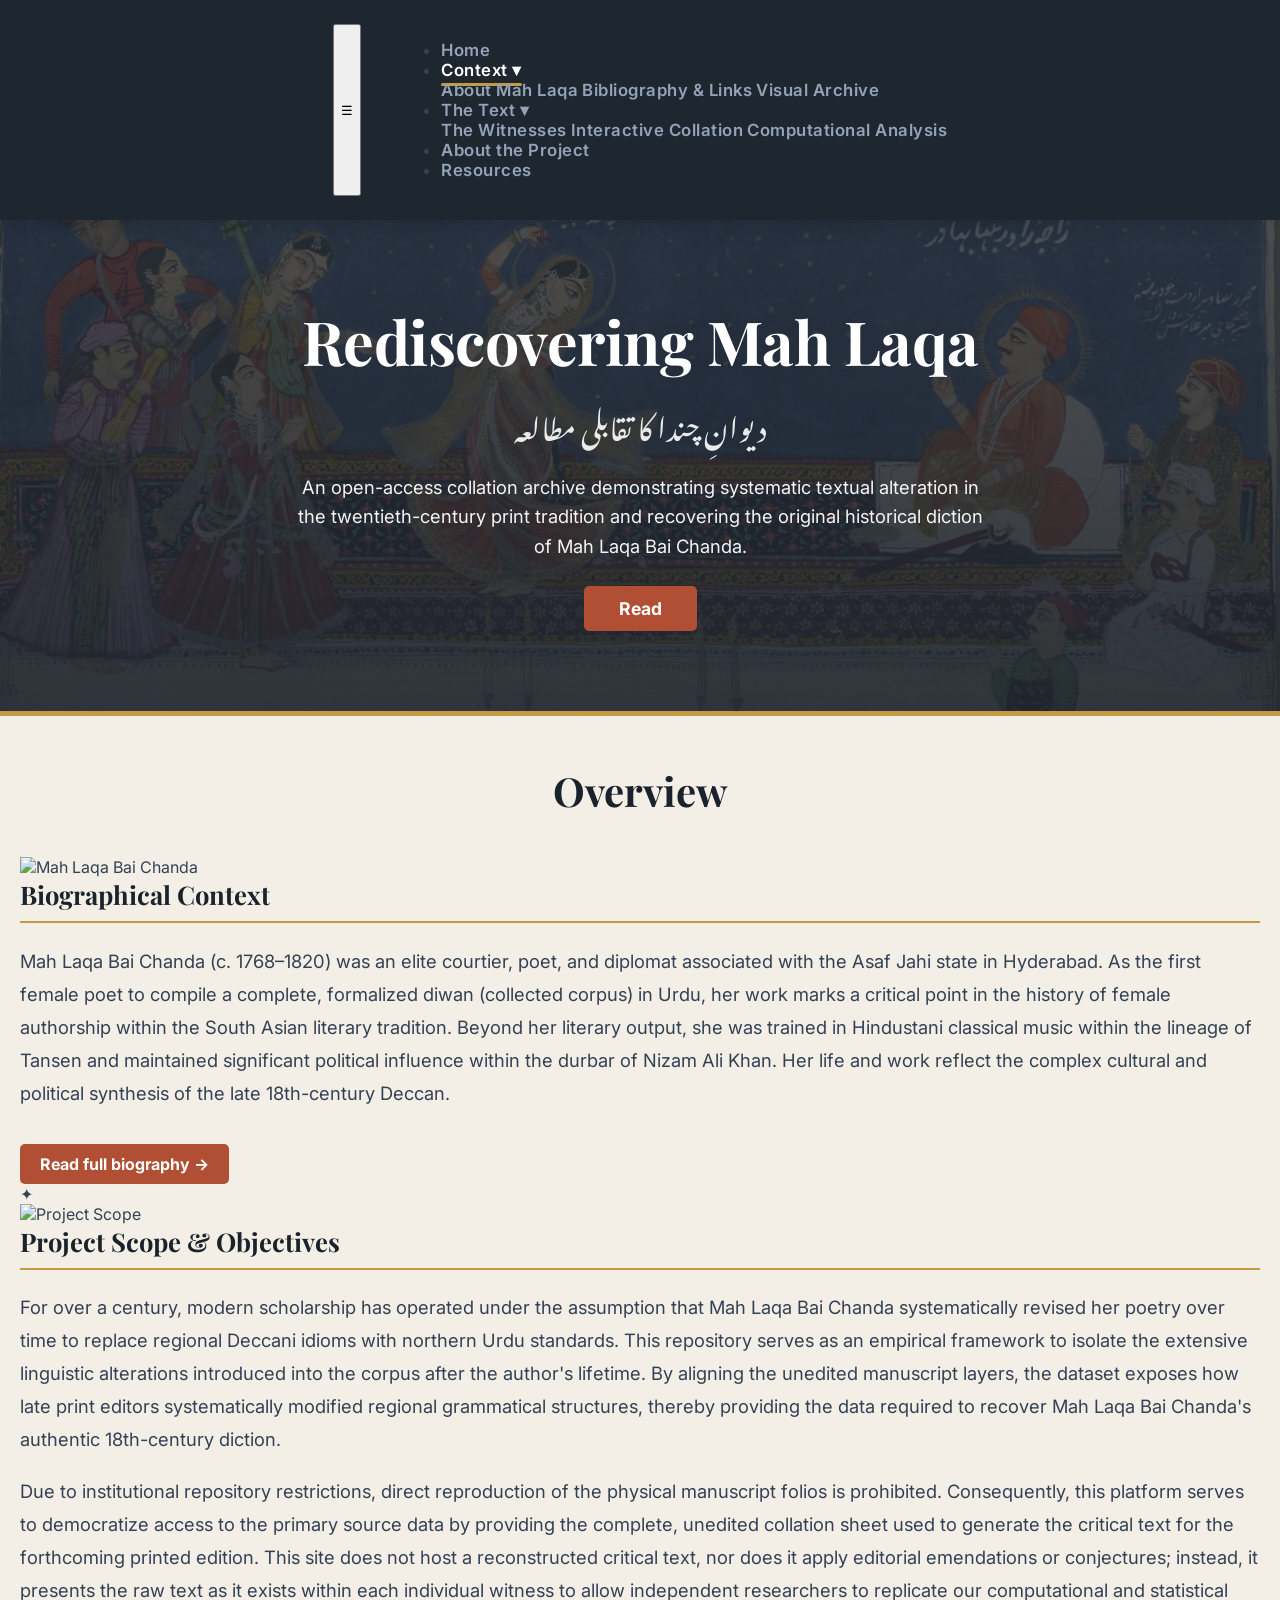
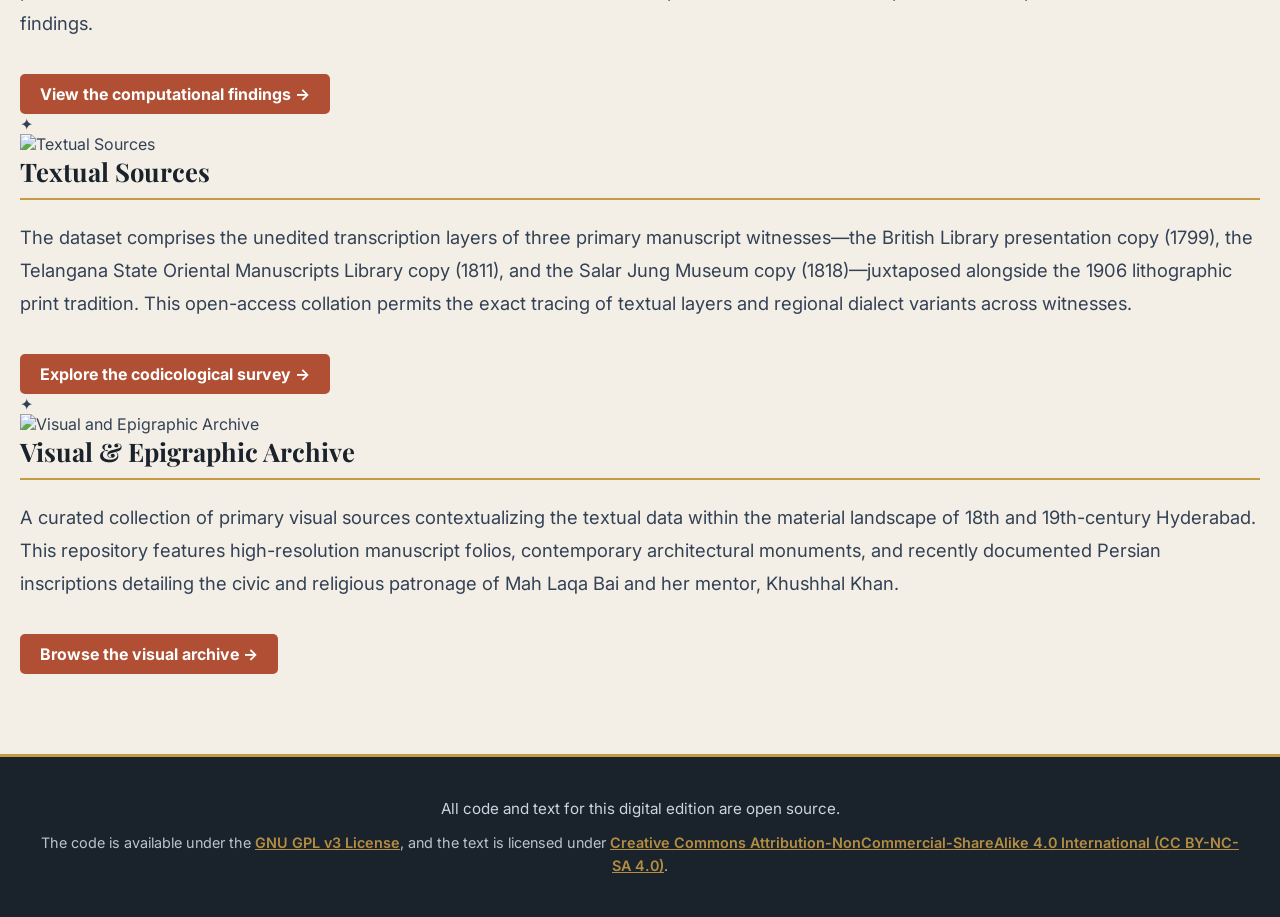
==== commit 855ed0a7: "Update bio section image to reflect the grave of Mah Laqa Bai Chanda" ====
--- a/index.html
+++ b/index.html
@@ -17,10 +17,10 @@
         </button>
         
         <ul class="nav-links" id="nav-links">
-            <li><a href="index.html" class="active">Home</a></li>
+            <li><a href="index.html">Home</a></li>
             
             <li class="dropdown">
-                <a href="#" class="dropbtn">Context ▾</a>
+                <a href="#" class="dropbtn active" style="color: #ffffff;">Context ▾</a>
                 <div class="dropdown-content">
                     <a href="about.html">About Mah Laqa</a>
                     <a href="bibliography.html">Bibliography & Links</a>
@@ -36,8 +36,8 @@
                     <a href="analysis.html">Computational Analysis</a>
                 </div>
             </li>
-
-            <li><a href="downloads.html">Downloads</a></li>
+            <li><a href="about-project.html">About the Project</a></li>
+            <li><a href="downloads.html">Resources</a></li>
         </ul>
     </nav>
 
@@ -54,7 +54,6 @@
         
         <h2 style="text-align: center; font-family: 'Playfair Display', serif; font-size: 2.5rem; color: var(--primary); margin-top: 20px; margin-bottom: 40px;">Overview</h2>
         
-        <!-- Card 1: Biography (With updated Terracotta Red Button) -->
         <div class="bio-section">
             <img src="portrait.png" alt="Mah Laqa Bai Chanda" class="bio-image">
             <div>
@@ -66,30 +65,43 @@
 
         <div class="ornate-divider"><span>✦</span></div>
 
-        <!-- Card 2: About This Project (With updated Terracotta Red Button) -->
-        <div style="background: white; padding: 40px; border-radius: 12px; box-shadow: 0 4px 6px -1px rgba(0,0,0,0.05); border: 1px solid var(--border); font-size: 1.15rem; line-height: 1.8; margin-bottom: 40px;">
-            <h2 style="color: var(--primary); margin-top: 0; border-bottom: 2px solid var(--accent); padding-bottom: 10px; font-family: 'Playfair Display', serif; font-size: 1.6rem;">Project Scope & Objectives</h2>
-            <p>For over a century, modern scholarship has operated under the assumption that Mah Laqa Bai Chanda systematically revised her poetry over time to replace regional Deccani idioms with northern Urdu standards. This archive evaluates that hypothesis by making the raw, line-by-line textual data from the surviving primary manuscripts accessible for public scrutiny.</p>
-            <p> This repository serves as an empirical framework to isolate the extensive linguistic alterations introduced into the corpus after the author's lifetime. By aligning the unedited manuscript layers, the dataset exposes how late print editors systematically modified regional grammatical structures, thereby providing the data required to recover Mah Laqa Bai Chanda's authentic 18th-century diction.</p>
-            <p>Due to institutional repository restrictions, direct reproduction of the physical manuscript folios is prohibited. Consequently, this platform serves to democratize access to the primary source data by providing the complete, unedited collation sheet used to generate the critical text for the forthcoming printed edition. This site does not host a reconstructed critical text, nor does it apply editorial emendations or conjectures; instead, it presents the raw text as it exists within each individual witness to allow independent researchers to replicate our computational and statistical findings.</p>
-            <a href="analysis.html" style="display: inline-block; margin-top: 15px; padding: 10px 20px; background: rgba(176, 79, 51, 1); color: white; text-decoration: none; border-radius: 5px; font-weight: bold; font-family: 'Inter', sans-serif;">View the computational findings →</a>
+        <div class="bio-section bio-reverse">
+            <img src="mahlaqa-holi.jpeg" alt="Project Scope" class="bio-image">
+            <div>
+                <h2 style="color: var(--primary); margin-top: 0; border-bottom: 2px solid var(--accent); padding-bottom: 10px; font-family: 'Playfair Display', serif; font-size: 1.6rem;">Project Scope & Objectives</h2>
+                <p style="font-size: 1.15rem; line-height: 1.8;">For over a century, modern scholarship has operated under the assumption that Mah Laqa Bai Chanda systematically revised her poetry over time to replace regional Deccani idioms with northern Urdu standards. This repository serves as an empirical framework to isolate the extensive linguistic alterations introduced into the corpus after the author's lifetime. By aligning the unedited manuscript layers, the dataset exposes how late print editors systematically modified regional grammatical structures, thereby providing the data required to recover Mah Laqa Bai Chanda's authentic 18th-century diction.</p>
+                <p style="font-size: 1.15rem; line-height: 1.8;">Due to institutional repository restrictions, direct reproduction of the physical manuscript folios is prohibited. Consequently, this platform serves to democratize access to the primary source data by providing the complete, unedited collation sheet used to generate the critical text for the forthcoming printed edition. This site does not host a reconstructed critical text, nor does it apply editorial emendations or conjectures; instead, it presents the raw text as it exists within each individual witness to allow independent researchers to replicate our computational and statistical findings.</p>
+                <a href="analysis.html" style="display: inline-block; margin-top: 15px; padding: 10px 20px; background: rgba(176, 79, 51, 1); color: white; text-decoration: none; border-radius: 5px; font-weight: bold; font-family: 'Inter', sans-serif;">View the computational findings →</a>
+            </div>
         </div>
 
         <div class="ornate-divider"><span>✦</span></div>
 
-        <!-- Card 3: The Manuscript Witnesses (With updated Terracotta Red Button) -->
-        <div style="background: white; padding: 40px; border-radius: 12px; box-shadow: 0 4px 6px -1px rgba(0,0,0,0.05); border: 1px solid var(--border); font-size: 1.15rem; line-height: 1.8; margin-bottom: 40px;">
-            <h2 style="color: var(--primary); margin-top: 0; border-bottom: 2px solid var(--accent); padding-bottom: 10px; font-family: 'Playfair Display', serif; font-size: 1.6rem;">Textual Sources</h2>
-            <p>The dataset comprises the unedited transcription layers of three primary manuscript witnesses—the British Library presentation copy (1799), the Telangana State Oriental Manuscripts Library copy (1811), and the Salar Jung Museum copy (1818)—juxtaposed alongside the 1906 lithographic print tradition. This open-access collation permits the exact tracing of textual layers and regional dialect variants across witnesses.</p>
-            <a href="sources.html" style="display: inline-block; margin-top: 15px; padding: 10px 20px; background: rgba(176, 79, 51, 1); color: white; text-decoration: none; border-radius: 5px; font-weight: bold; font-family: 'Inter', sans-serif;">Explore the codicological survey →</a>
+        <div class="bio-section">
+            <img src="gulzar.png" alt="Textual Sources" class="bio-image">
+            <div>
+                <h2 style="color: var(--primary); margin-top: 0; border-bottom: 2px solid var(--accent); padding-bottom: 10px; font-family: 'Playfair Display', serif; font-size: 1.6rem;">Textual Sources</h2>
+                <p style="font-size: 1.15rem; line-height: 1.8;">The dataset comprises the unedited transcription layers of three primary manuscript witnesses—the British Library presentation copy (1799), the Telangana State Oriental Manuscripts Library copy (1811), and the Salar Jung Museum copy (1818)—juxtaposed alongside the 1906 lithographic print tradition. This open-access collation permits the exact tracing of textual layers and regional dialect variants across witnesses.</p>
+                <a href="sources.html" style="display: inline-block; margin-top: 15px; padding: 10px 20px; background: rgba(176, 79, 51, 1); color: white; text-decoration: none; border-radius: 5px; font-weight: bold; font-family: 'Inter', sans-serif;">Explore the codicological survey →</a>
+            </div>
+        </div>
+
+        <div class="ornate-divider"><span>✦</span></div>
+
+        <div class="bio-section bio-reverse">
+            <img src="The_grave_of_Mah_Laqa_Bai_Chanda.jpg" alt="Visual and Epigraphic Archive" class="bio-image">
+            <div>
+                <h2 style="color: var(--primary); margin-top: 0; border-bottom: 2px solid var(--accent); padding-bottom: 10px; font-family: 'Playfair Display', serif; font-size: 1.6rem;">Visual & Epigraphic Archive</h2>
+                <p style="font-size: 1.15rem; line-height: 1.8;">A curated collection of primary visual sources contextualizing the textual data within the material landscape of 18th and 19th-century Hyderabad. This repository features high-resolution manuscript folios, contemporary architectural monuments, and recently documented Persian inscriptions detailing the civic and religious patronage of Mah Laqa Bai and her mentor, Khushhal Khan.</p>
+                <a href="gallery.html" style="display: inline-block; margin-top: 15px; padding: 10px 20px; background: rgba(176, 79, 51, 1); color: white; text-decoration: none; border-radius: 5px; font-weight: bold; font-family: 'Inter', sans-serif;">Browse the visual archive →</a>
+            </div>
         </div>
 
     </div>
 
-    <!-- Scholarly Footer outlining licenses -->
     <footer style="margin-top: 80px; padding: 40px 20px; background-color: var(--primary); color: #cbd5e1; text-align: center; font-size: 0.95rem; border-top: 3px solid var(--accent); line-height: 1.6; font-family: 'Inter', sans-serif;">
         <div style="max-width: 1200px; margin: 0 auto;">
-            <p style="margin: 0 0 10px 0;">All code and prose for this digital critical edition are open source.</p>
+            <p style="margin: 0 0 10px 0;">All code and text for this digital edition are open source.</p>
             <p style="margin: 0; font-size: 0.9rem; opacity: 0.9;">
                 The code is available under the <a href="https://www.gnu.org/licenses/gpl-3.0.html" target="_blank" rel="noopener" style="color: var(--accent); text-decoration: underline; font-weight: 600;">GNU GPL v3 License</a>, and the text is licensed under <a href="https://creativecommons.org/licenses/by-nc-sa/4.0/" target="_blank" rel="noopener" style="color: var(--accent); text-decoration: underline; font-weight: 600;">Creative Commons Attribution-NonCommercial-ShareAlike 4.0 International (CC BY-NC-SA 4.0)</a>.
             </p>
@@ -112,4 +124,4 @@
         });
     </script>
 </body>
-</html>
+</html>
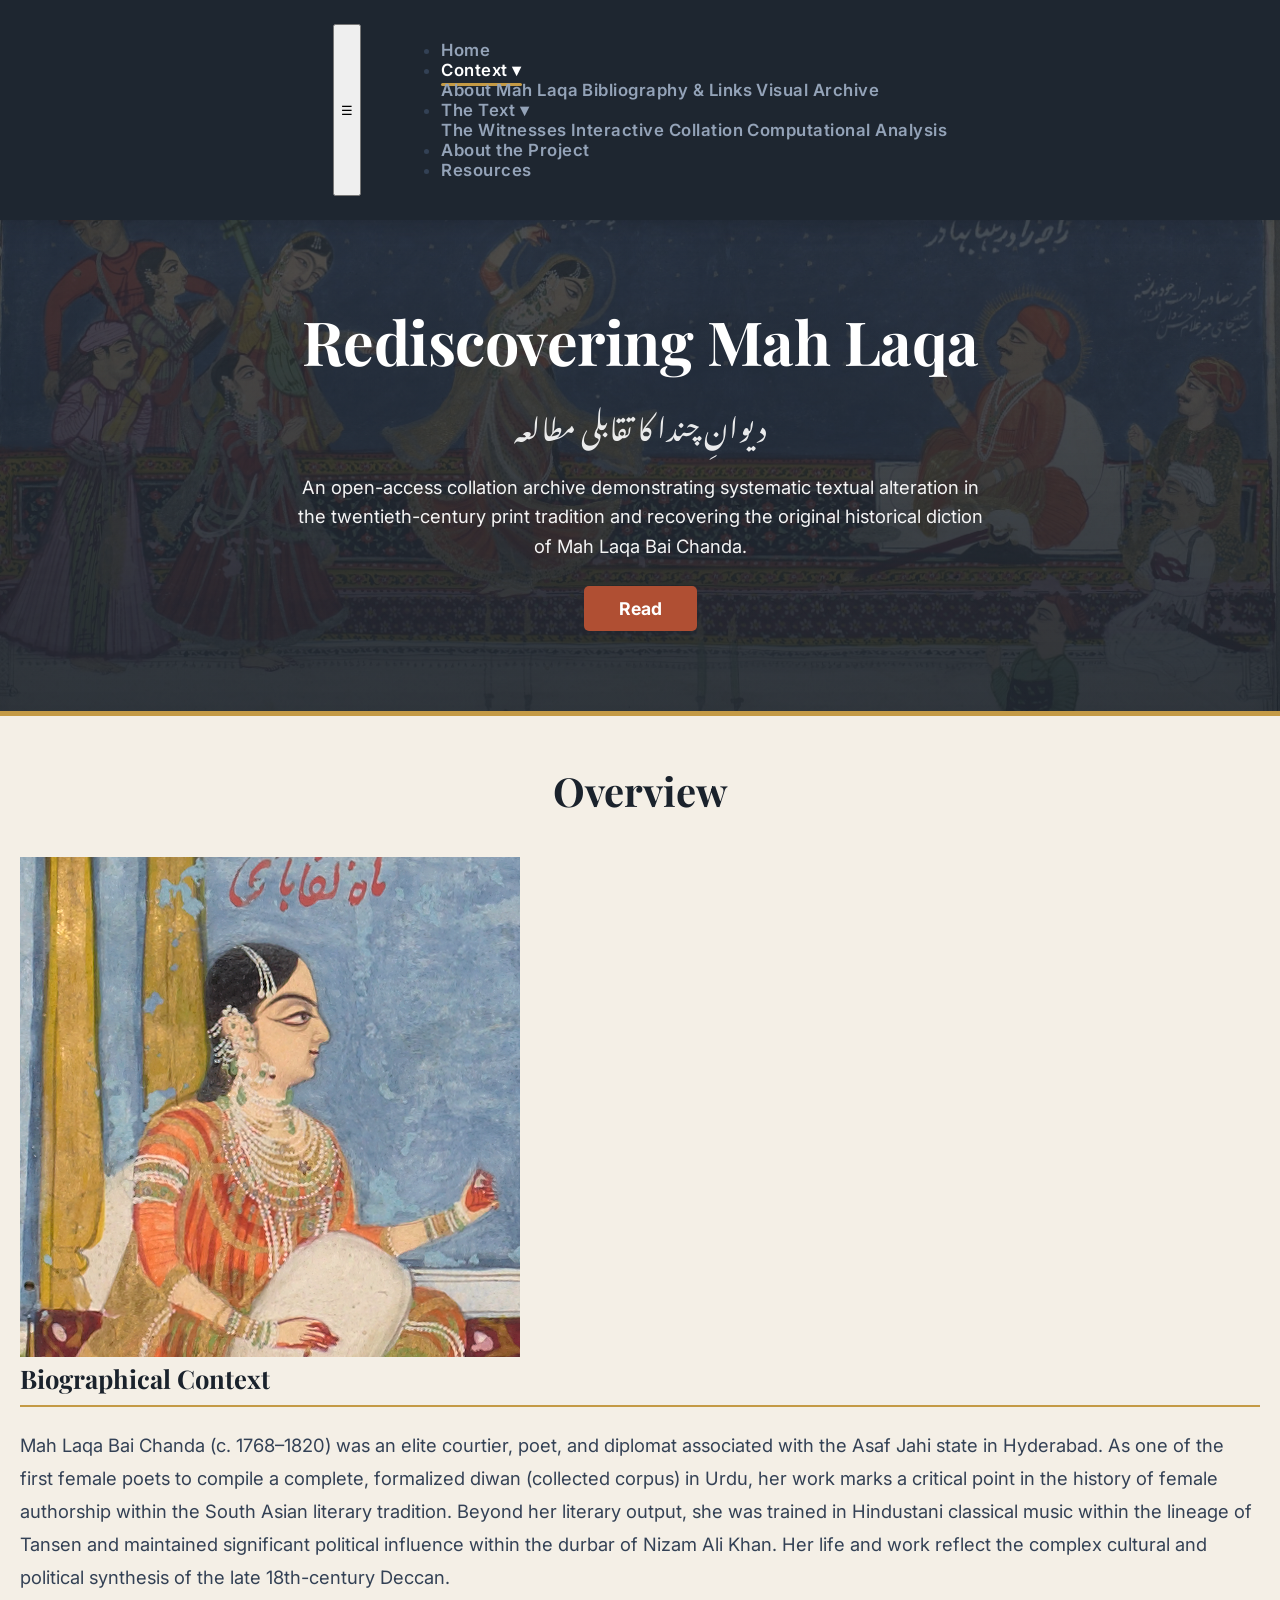
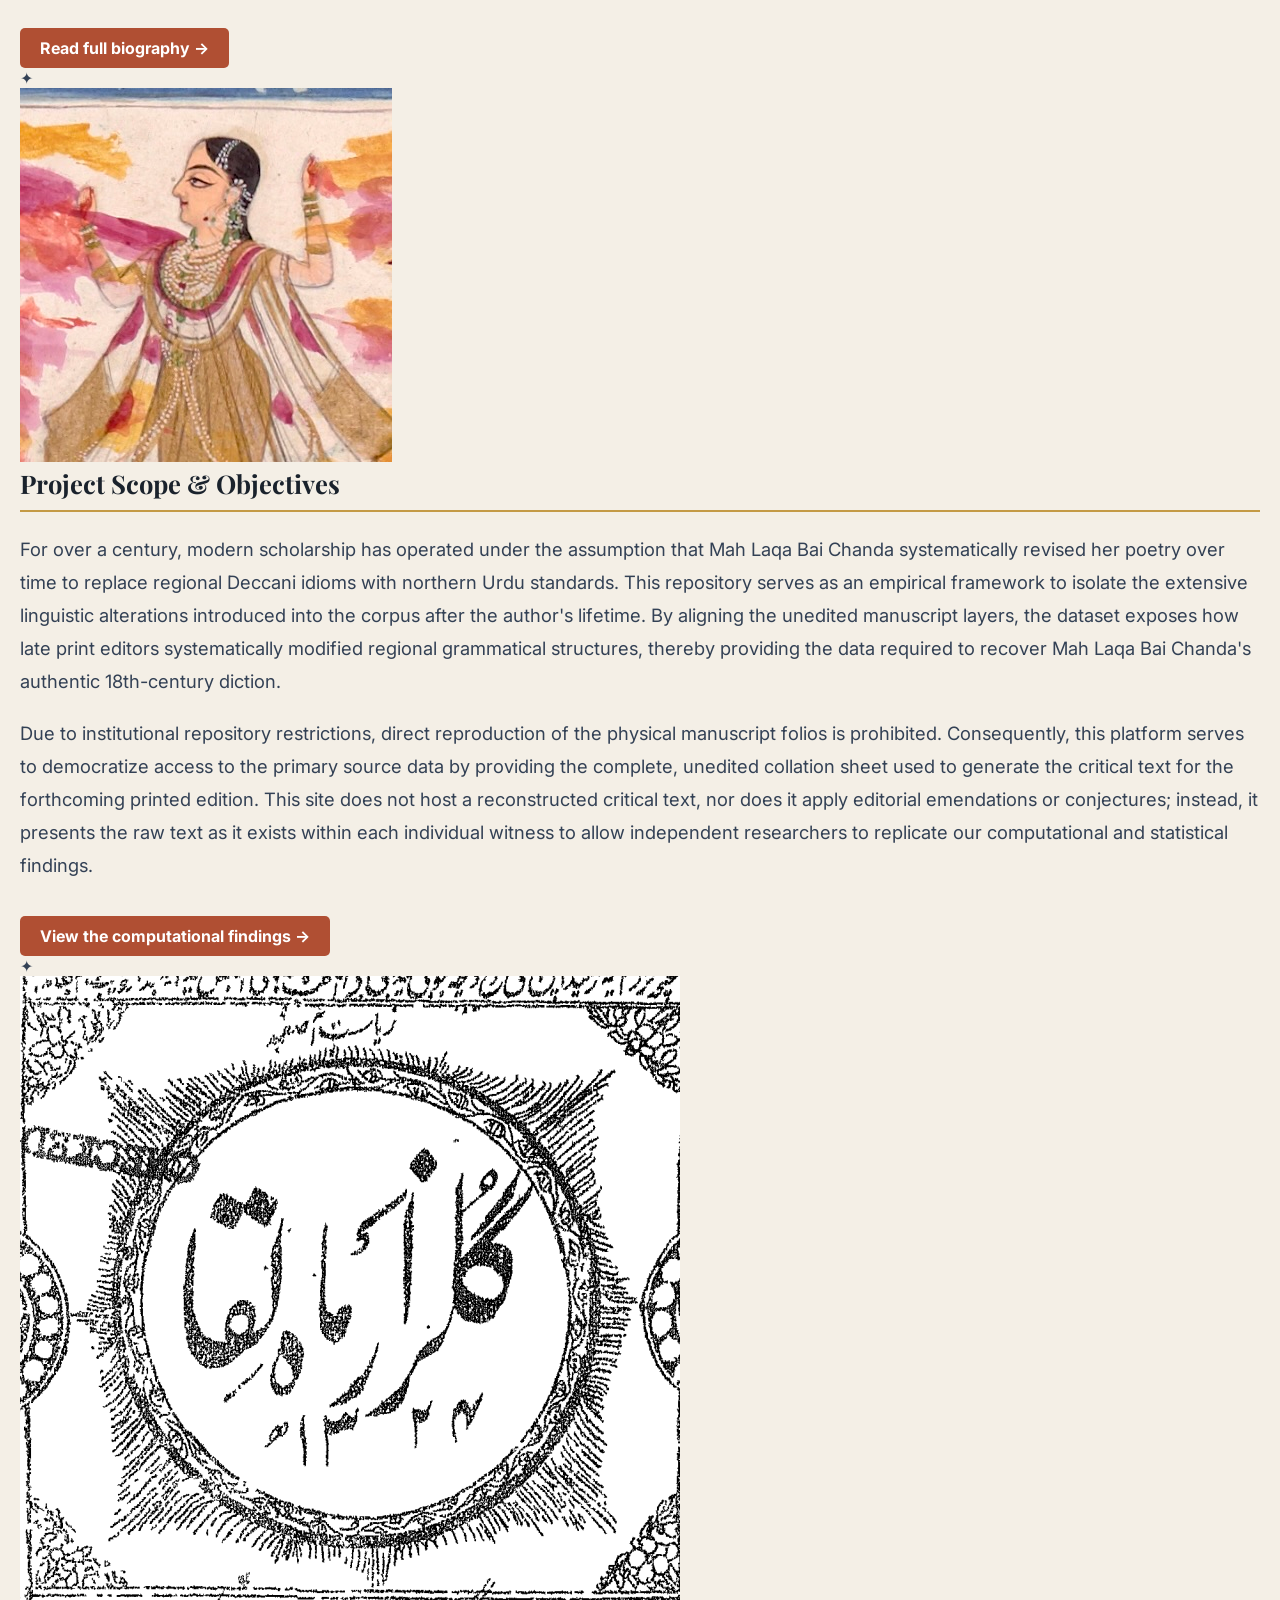
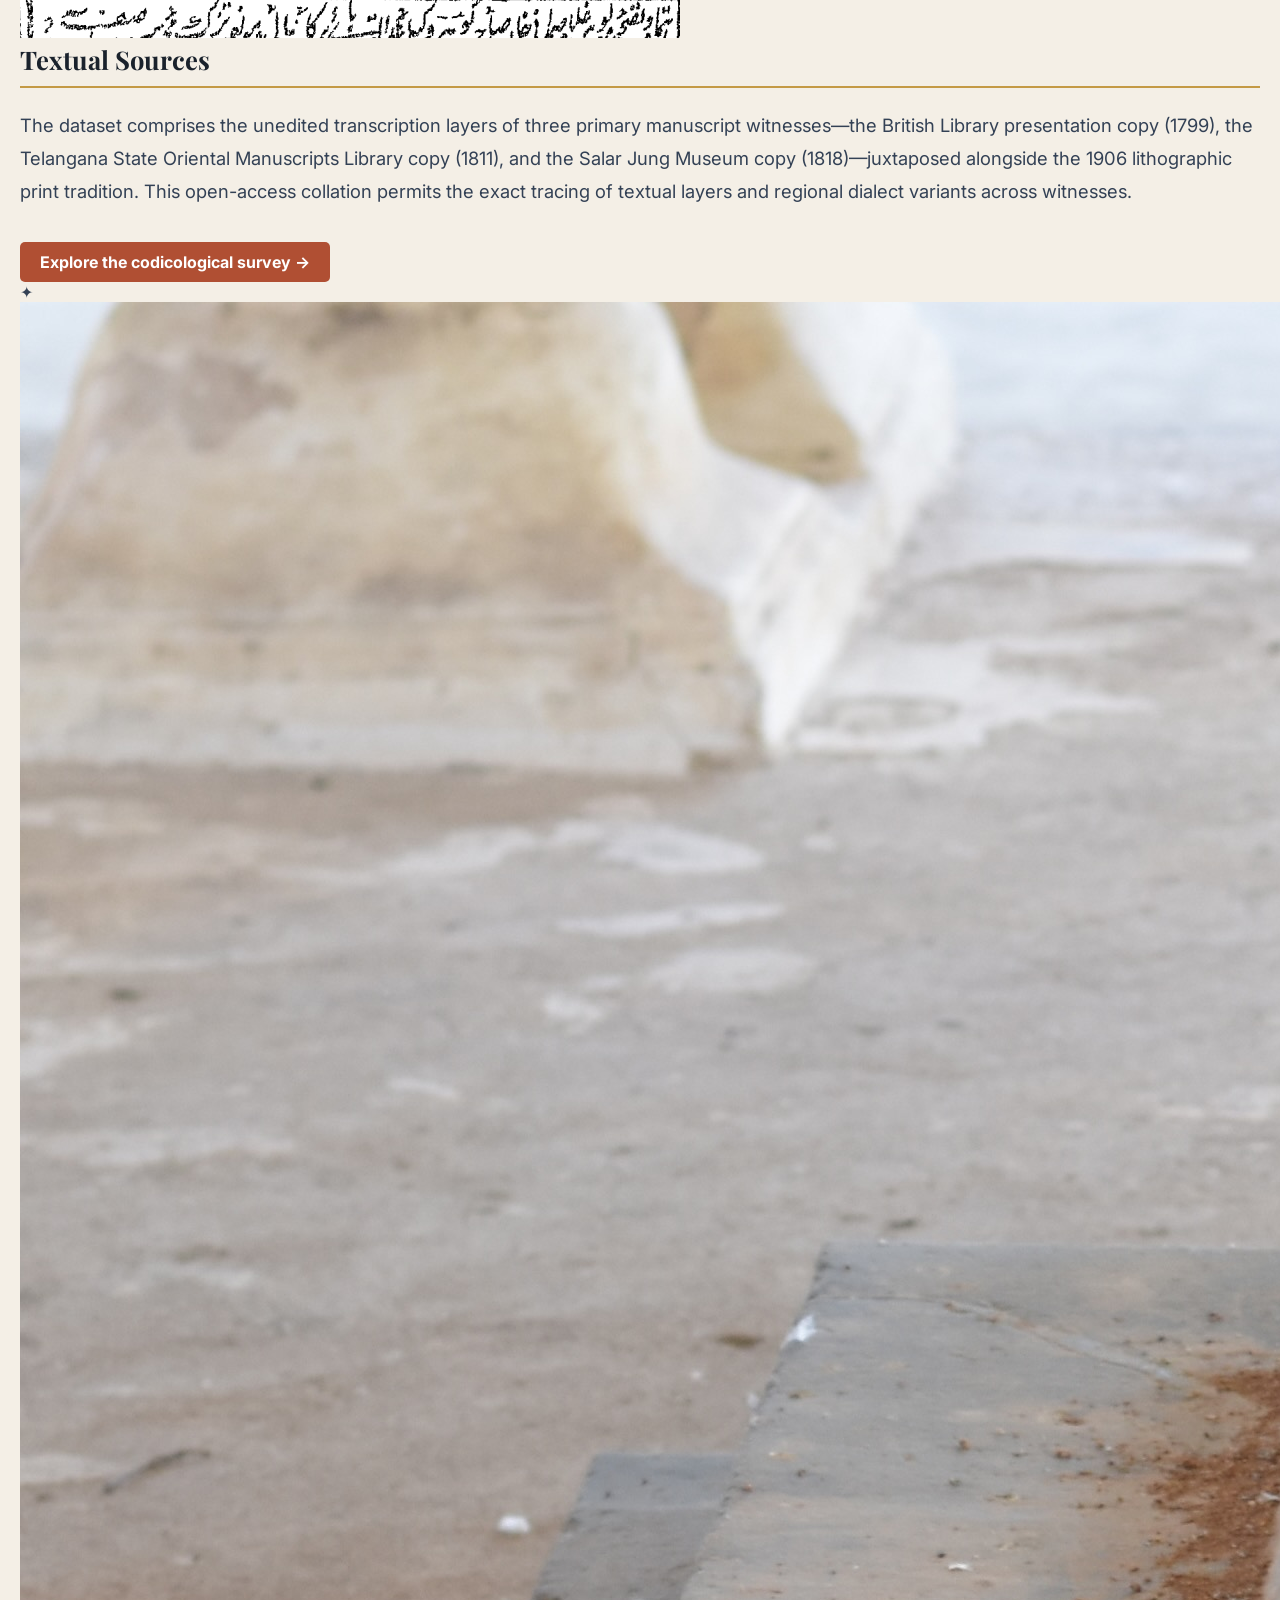
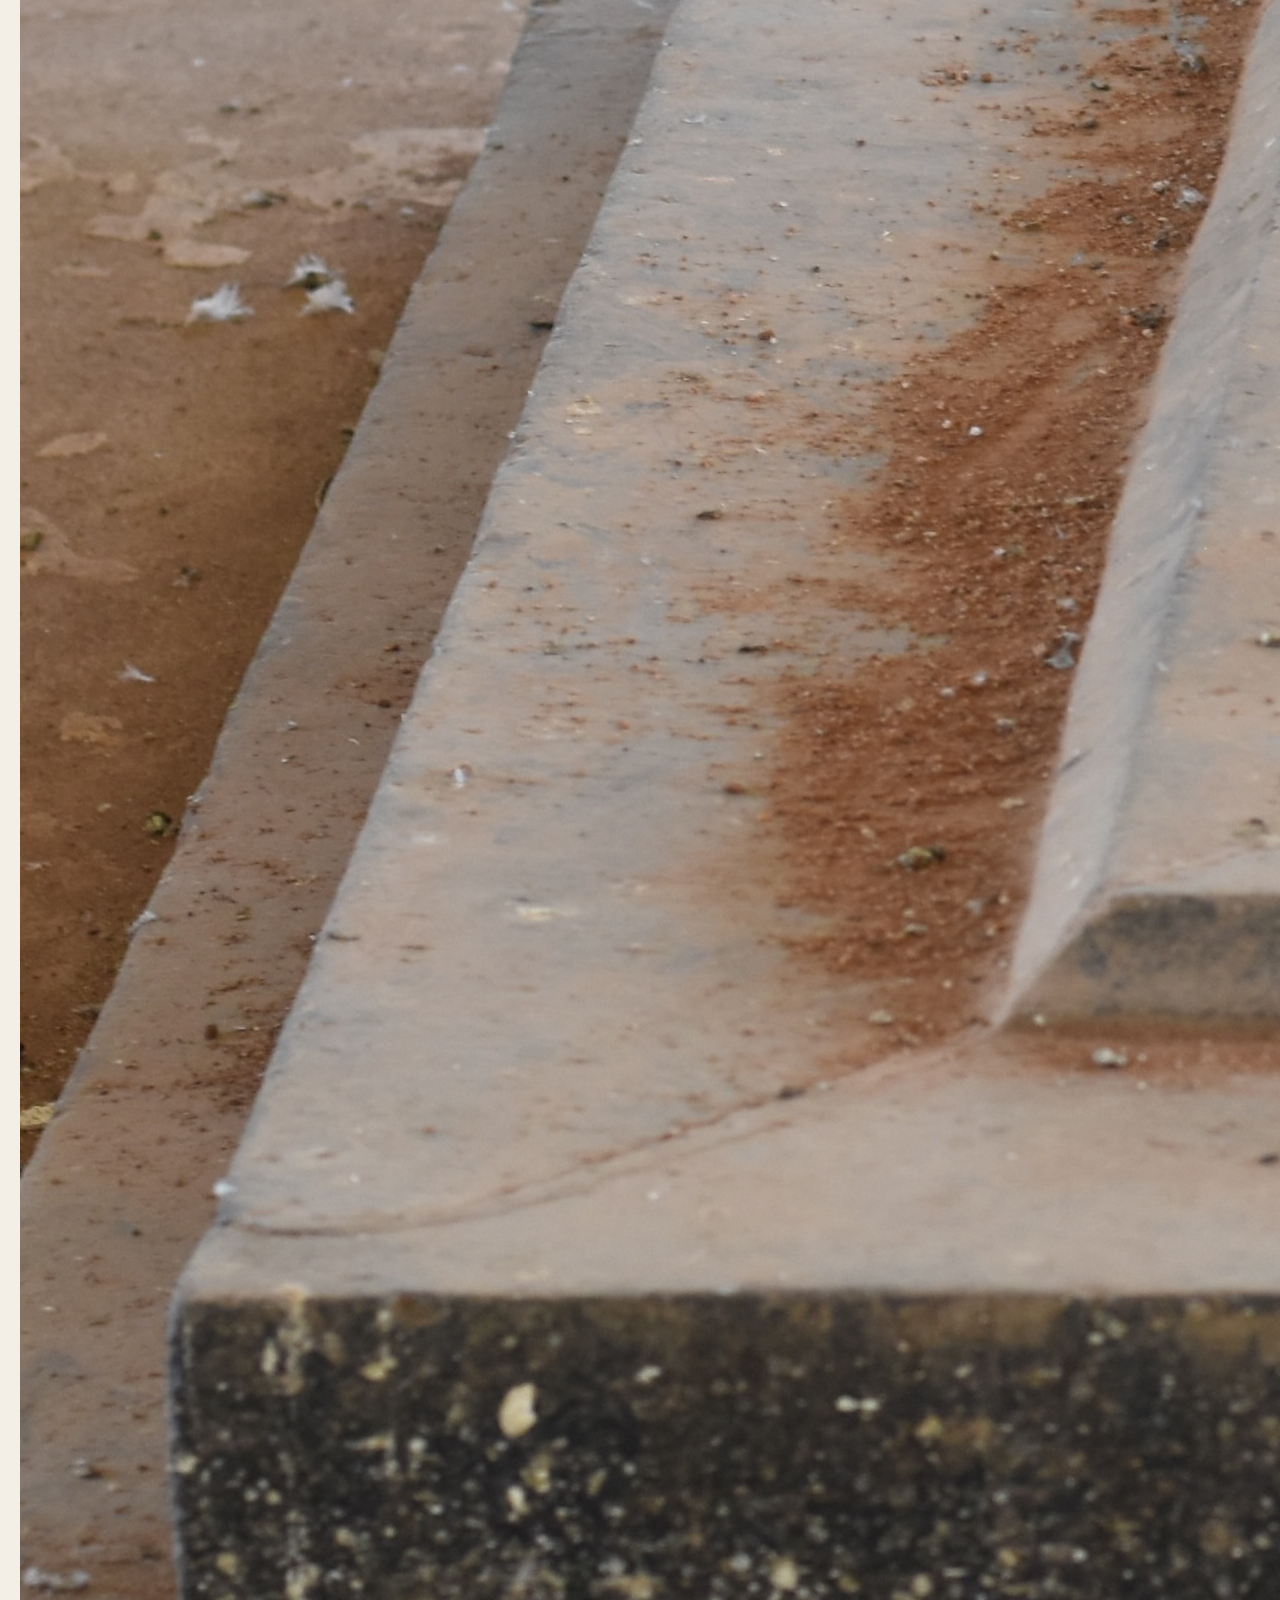
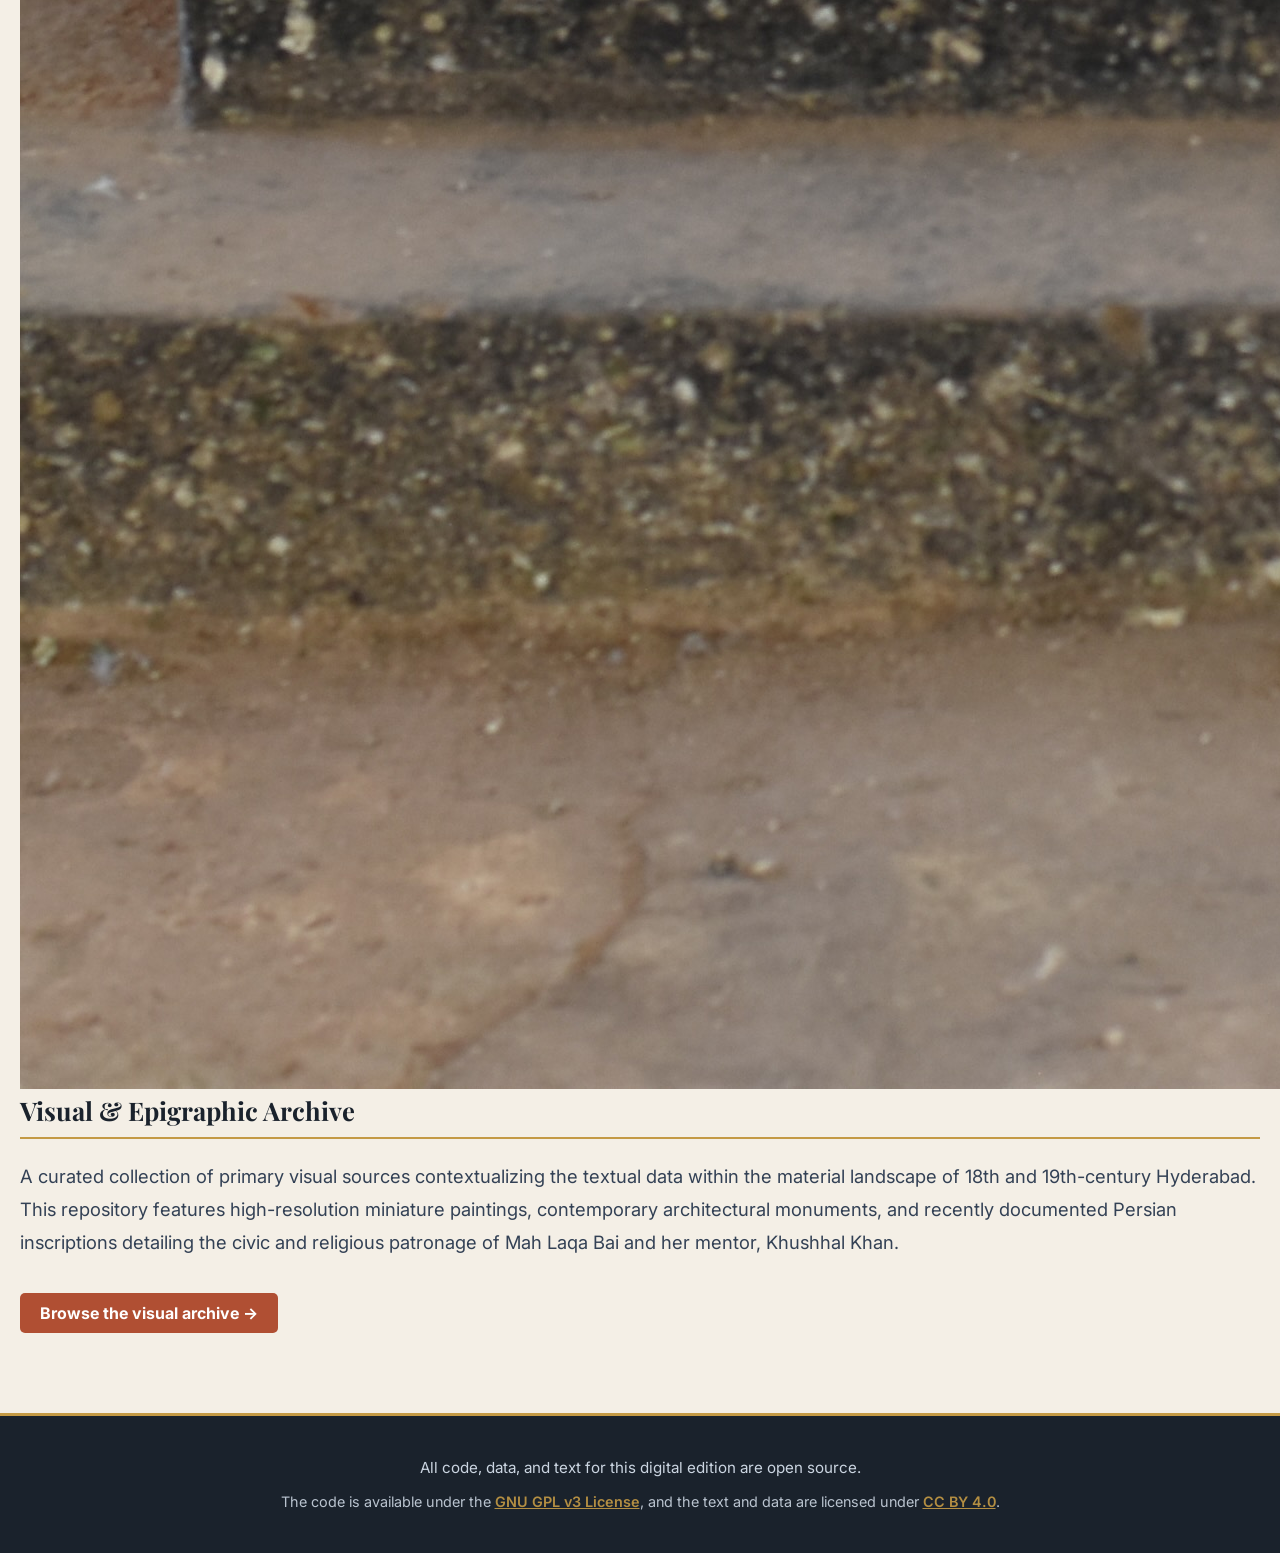
==== commit 5f15b0ee: "placing images in a seperate folder" ====
--- a/index.html
+++ b/index.html
@@ -55,10 +55,10 @@
         <h2 style="text-align: center; font-family: 'Playfair Display', serif; font-size: 2.5rem; color: var(--primary); margin-top: 20px; margin-bottom: 40px;">Overview</h2>
         
         <div class="bio-section">
-            <img src="portrait.png" alt="Mah Laqa Bai Chanda" class="bio-image">
+            <img src="images/portrait.png" alt="Mah Laqa Bai Chanda" class="bio-image">
             <div>
                 <h2 style="color: var(--primary); margin-top: 0; border-bottom: 2px solid var(--accent); padding-bottom: 10px; font-family: 'Playfair Display', serif; font-size: 1.6rem;">Biographical Context</h2>
-                <p style="font-size: 1.15rem; line-height: 1.8;">Mah Laqa Bai Chanda (c. 1768–1820) was an elite courtier, poet, and diplomat associated with the Asaf Jahi state in Hyderabad. As the first female poet to compile a complete, formalized diwan (collected corpus) in Urdu, her work marks a critical point in the history of female authorship within the South Asian literary tradition. Beyond her literary output, she was trained in Hindustani classical music within the lineage of Tansen and maintained significant political influence within the durbar of Nizam Ali Khan. Her life and work reflect the complex cultural and political synthesis of the late 18th-century Deccan.</p>
+                <p style="font-size: 1.15rem; line-height: 1.8;">Mah Laqa Bai Chanda (c. 1768–1820) was an elite courtier, poet, and diplomat associated with the Asaf Jahi state in Hyderabad. As one of the first female poets to compile a complete, formalized diwan (collected corpus) in Urdu, her work marks a critical point in the history of female authorship within the South Asian literary tradition. Beyond her literary output, she was trained in Hindustani classical music within the lineage of Tansen and maintained significant political influence within the durbar of Nizam Ali Khan. Her life and work reflect the complex cultural and political synthesis of the late 18th-century Deccan.</p>
                 <a href="about.html" style="display: inline-block; margin-top: 15px; padding: 10px 20px; background: rgba(176, 79, 51, 1); color: white; text-decoration: none; border-radius: 5px; font-weight: bold; font-family: 'Inter', sans-serif;">Read full biography →</a>
             </div>
         </div>
@@ -66,7 +66,7 @@
         <div class="ornate-divider"><span>✦</span></div>
 
         <div class="bio-section bio-reverse">
-            <img src="mahlaqa-holi.jpeg" alt="Project Scope" class="bio-image">
+            <img src="images/mahlaqa-holi.jpeg" alt="Project Scope" class="bio-image">
             <div>
                 <h2 style="color: var(--primary); margin-top: 0; border-bottom: 2px solid var(--accent); padding-bottom: 10px; font-family: 'Playfair Display', serif; font-size: 1.6rem;">Project Scope & Objectives</h2>
                 <p style="font-size: 1.15rem; line-height: 1.8;">For over a century, modern scholarship has operated under the assumption that Mah Laqa Bai Chanda systematically revised her poetry over time to replace regional Deccani idioms with northern Urdu standards. This repository serves as an empirical framework to isolate the extensive linguistic alterations introduced into the corpus after the author's lifetime. By aligning the unedited manuscript layers, the dataset exposes how late print editors systematically modified regional grammatical structures, thereby providing the data required to recover Mah Laqa Bai Chanda's authentic 18th-century diction.</p>
@@ -78,7 +78,7 @@
         <div class="ornate-divider"><span>✦</span></div>
 
         <div class="bio-section">
-            <img src="gulzar.png" alt="Textual Sources" class="bio-image">
+            <img src="images/gulzar.png" alt="Textual Sources" class="bio-image">
             <div>
                 <h2 style="color: var(--primary); margin-top: 0; border-bottom: 2px solid var(--accent); padding-bottom: 10px; font-family: 'Playfair Display', serif; font-size: 1.6rem;">Textual Sources</h2>
                 <p style="font-size: 1.15rem; line-height: 1.8;">The dataset comprises the unedited transcription layers of three primary manuscript witnesses—the British Library presentation copy (1799), the Telangana State Oriental Manuscripts Library copy (1811), and the Salar Jung Museum copy (1818)—juxtaposed alongside the 1906 lithographic print tradition. This open-access collation permits the exact tracing of textual layers and regional dialect variants across witnesses.</p>
@@ -89,10 +89,10 @@
         <div class="ornate-divider"><span>✦</span></div>
 
         <div class="bio-section bio-reverse">
-            <img src="The_grave_of_Mah_Laqa_Bai_Chanda.jpg" alt="Visual and Epigraphic Archive" class="bio-image">
+            <img src="images/grave-mahlaqa-bai.jpg" alt="Visual and Epigraphic Archive" class="bio-image">
             <div>
                 <h2 style="color: var(--primary); margin-top: 0; border-bottom: 2px solid var(--accent); padding-bottom: 10px; font-family: 'Playfair Display', serif; font-size: 1.6rem;">Visual & Epigraphic Archive</h2>
-                <p style="font-size: 1.15rem; line-height: 1.8;">A curated collection of primary visual sources contextualizing the textual data within the material landscape of 18th and 19th-century Hyderabad. This repository features high-resolution manuscript folios, contemporary architectural monuments, and recently documented Persian inscriptions detailing the civic and religious patronage of Mah Laqa Bai and her mentor, Khushhal Khan.</p>
+                <p style="font-size: 1.15rem; line-height: 1.8;">A curated collection of primary visual sources contextualizing the textual data within the material landscape of 18th and 19th-century Hyderabad. This repository features high-resolution miniature paintings, contemporary architectural monuments, and recently documented Persian inscriptions detailing the civic and religious patronage of Mah Laqa Bai and her mentor, Khushhal Khan.</p>
                 <a href="gallery.html" style="display: inline-block; margin-top: 15px; padding: 10px 20px; background: rgba(176, 79, 51, 1); color: white; text-decoration: none; border-radius: 5px; font-weight: bold; font-family: 'Inter', sans-serif;">Browse the visual archive →</a>
             </div>
         </div>
@@ -101,9 +101,9 @@
 
     <footer style="margin-top: 80px; padding: 40px 20px; background-color: var(--primary); color: #cbd5e1; text-align: center; font-size: 0.95rem; border-top: 3px solid var(--accent); line-height: 1.6; font-family: 'Inter', sans-serif;">
         <div style="max-width: 1200px; margin: 0 auto;">
-            <p style="margin: 0 0 10px 0;">All code and text for this digital edition are open source.</p>
+            <p style="margin: 0 0 10px 0;">All code, data, and text for this digital edition are open source.</p>
             <p style="margin: 0; font-size: 0.9rem; opacity: 0.9;">
-                The code is available under the <a href="https://www.gnu.org/licenses/gpl-3.0.html" target="_blank" rel="noopener" style="color: var(--accent); text-decoration: underline; font-weight: 600;">GNU GPL v3 License</a>, and the text is licensed under <a href="https://creativecommons.org/licenses/by-nc-sa/4.0/" target="_blank" rel="noopener" style="color: var(--accent); text-decoration: underline; font-weight: 600;">Creative Commons Attribution-NonCommercial-ShareAlike 4.0 International (CC BY-NC-SA 4.0)</a>.
+                The code is available under the <a href="https://www.gnu.org/licenses/gpl-3.0.html" target="_blank" rel="noopener" style="color: var(--accent); text-decoration: underline; font-weight: 600;">GNU GPL v3 License</a>, and the text and data are licensed under <a href="https://creativecommons.org/licenses/by/4.0/" target="_blank" rel="noopener" style="color: var(--accent); text-decoration: underline; font-weight: 600;">CC BY 4.0</a>.
             </p>
         </div>
     </footer>
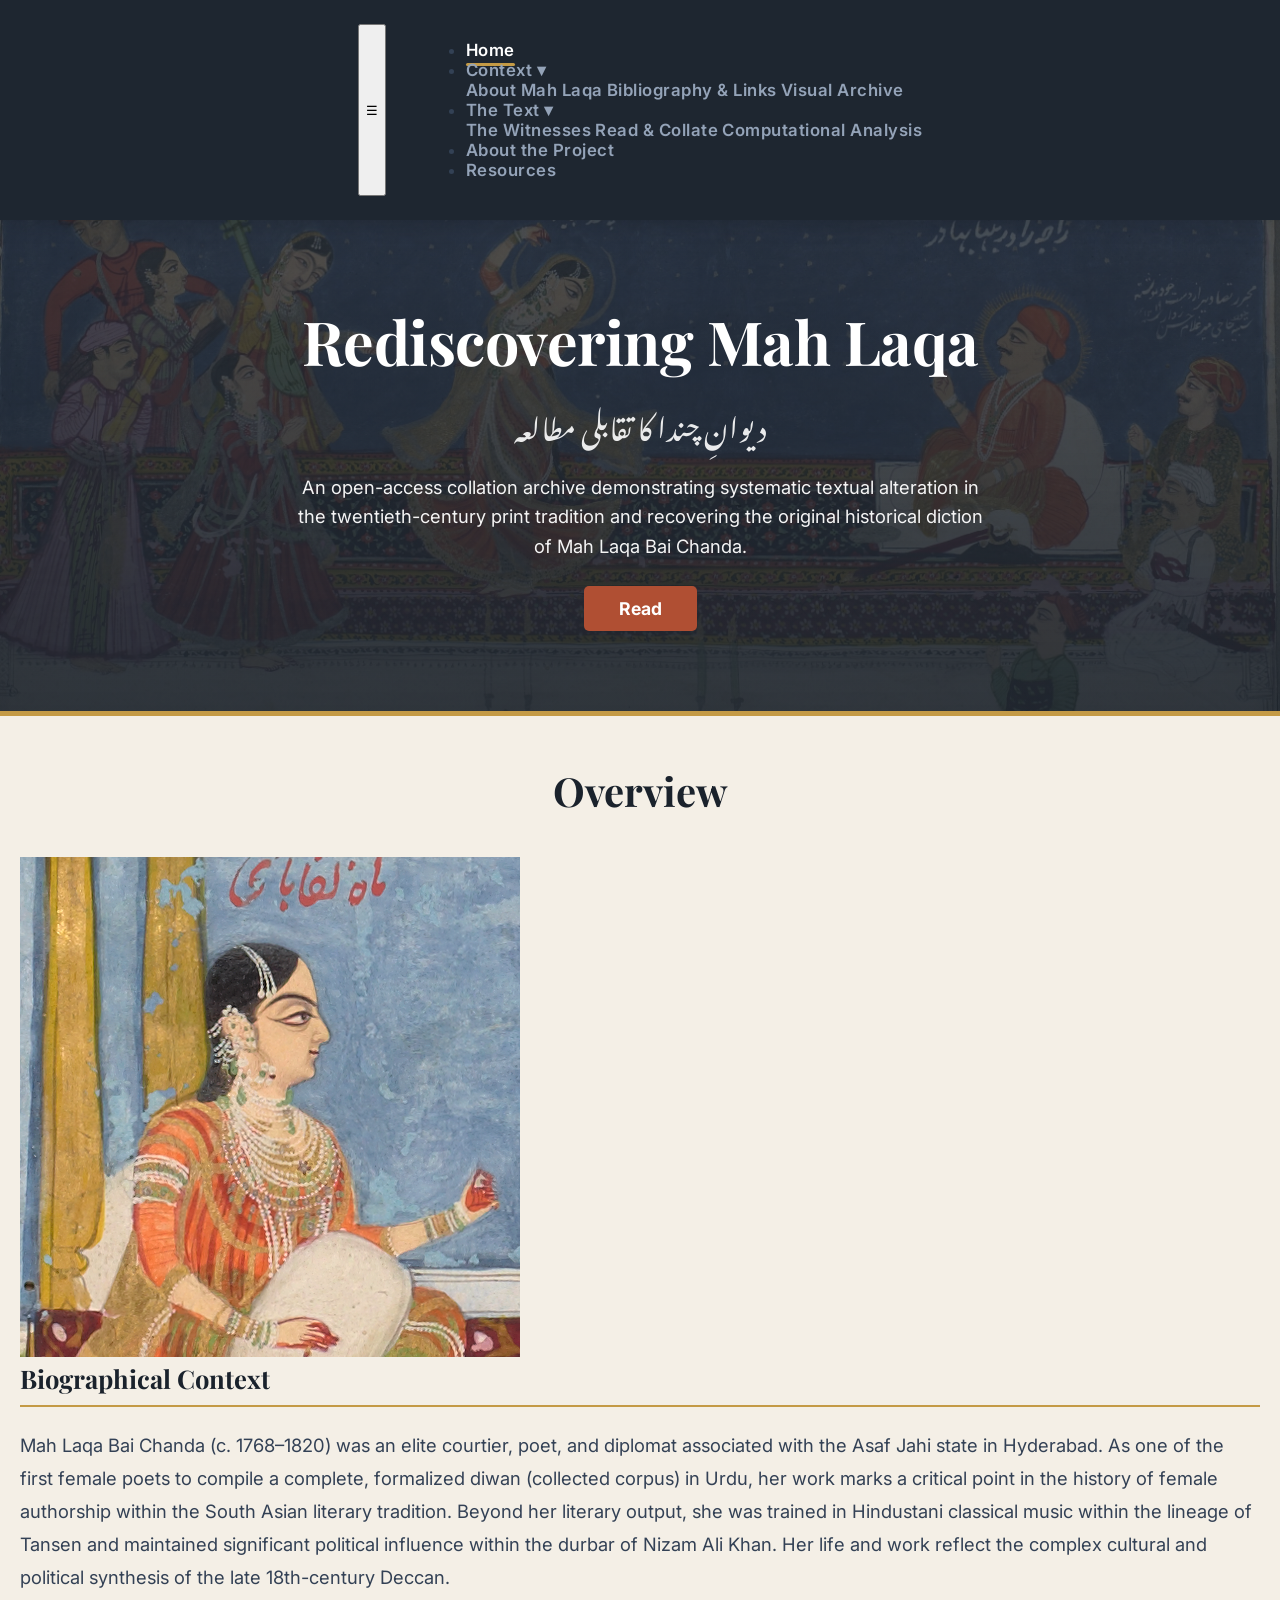
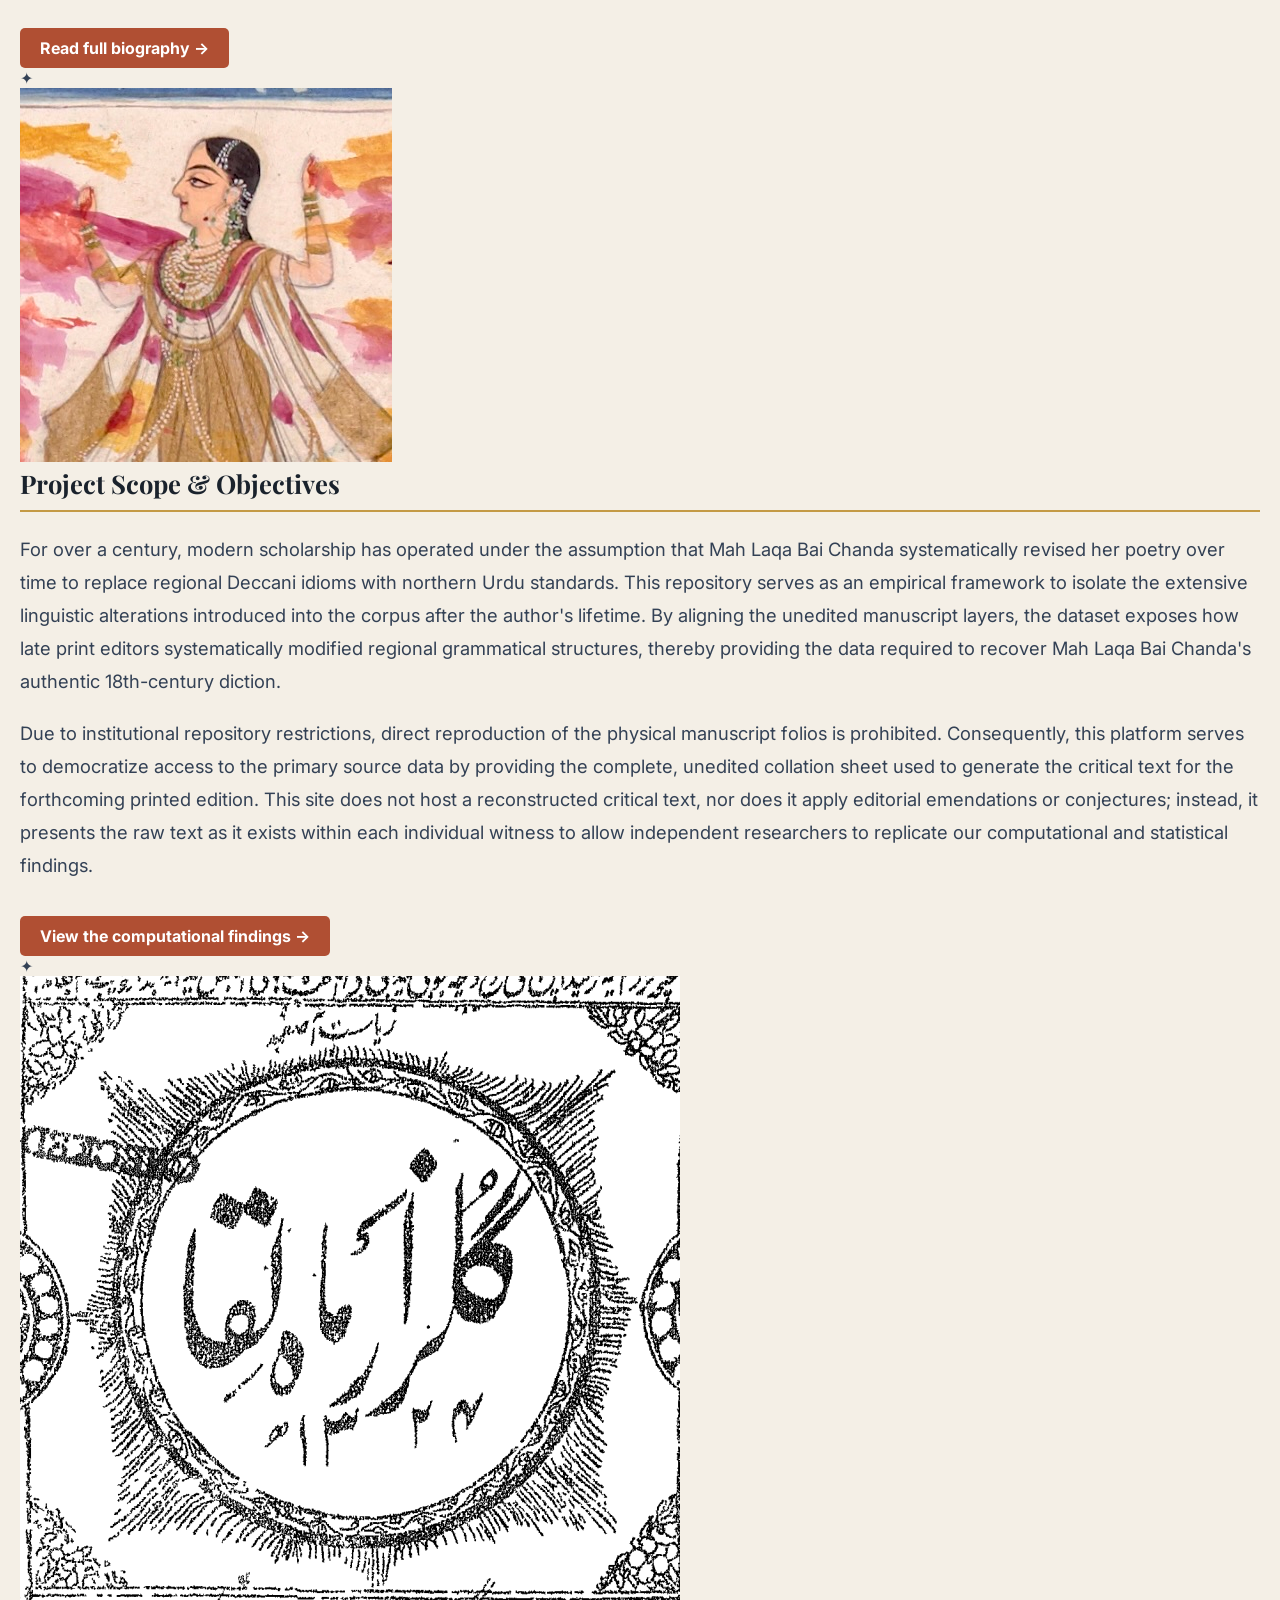
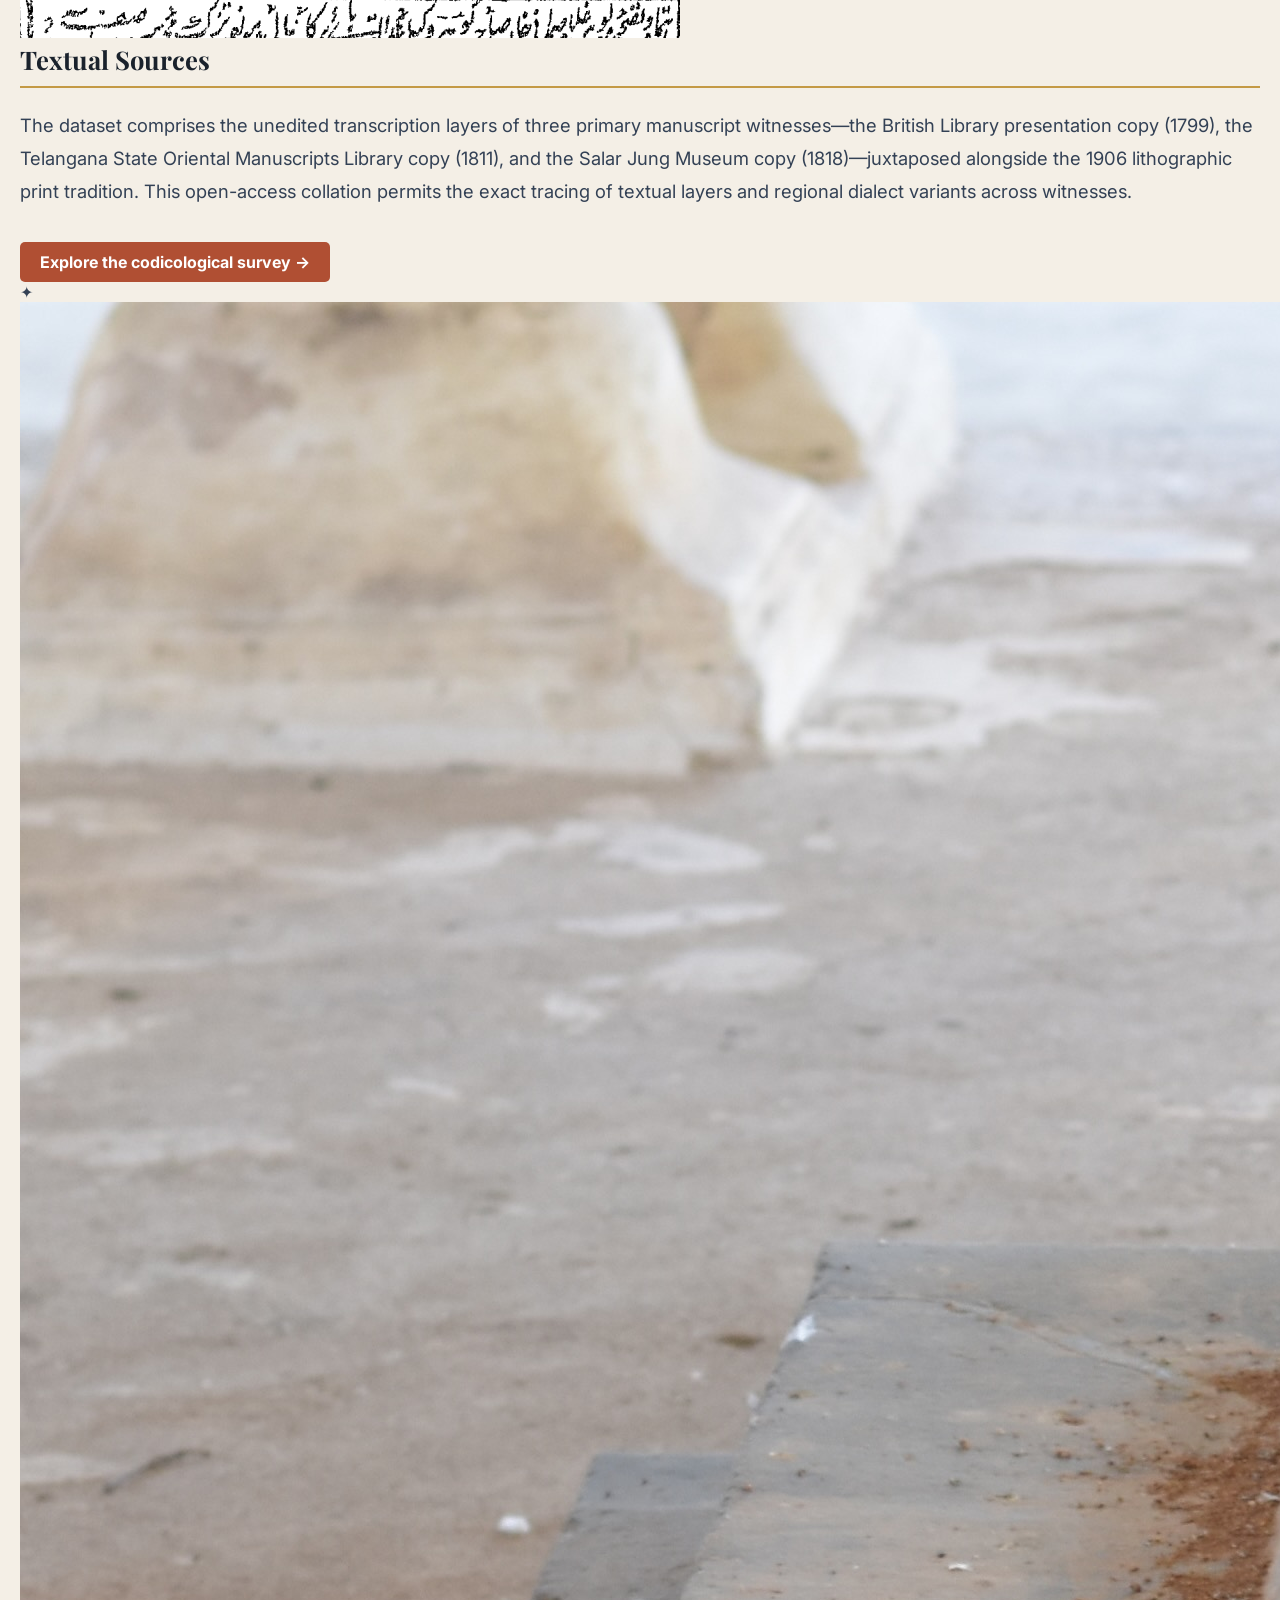
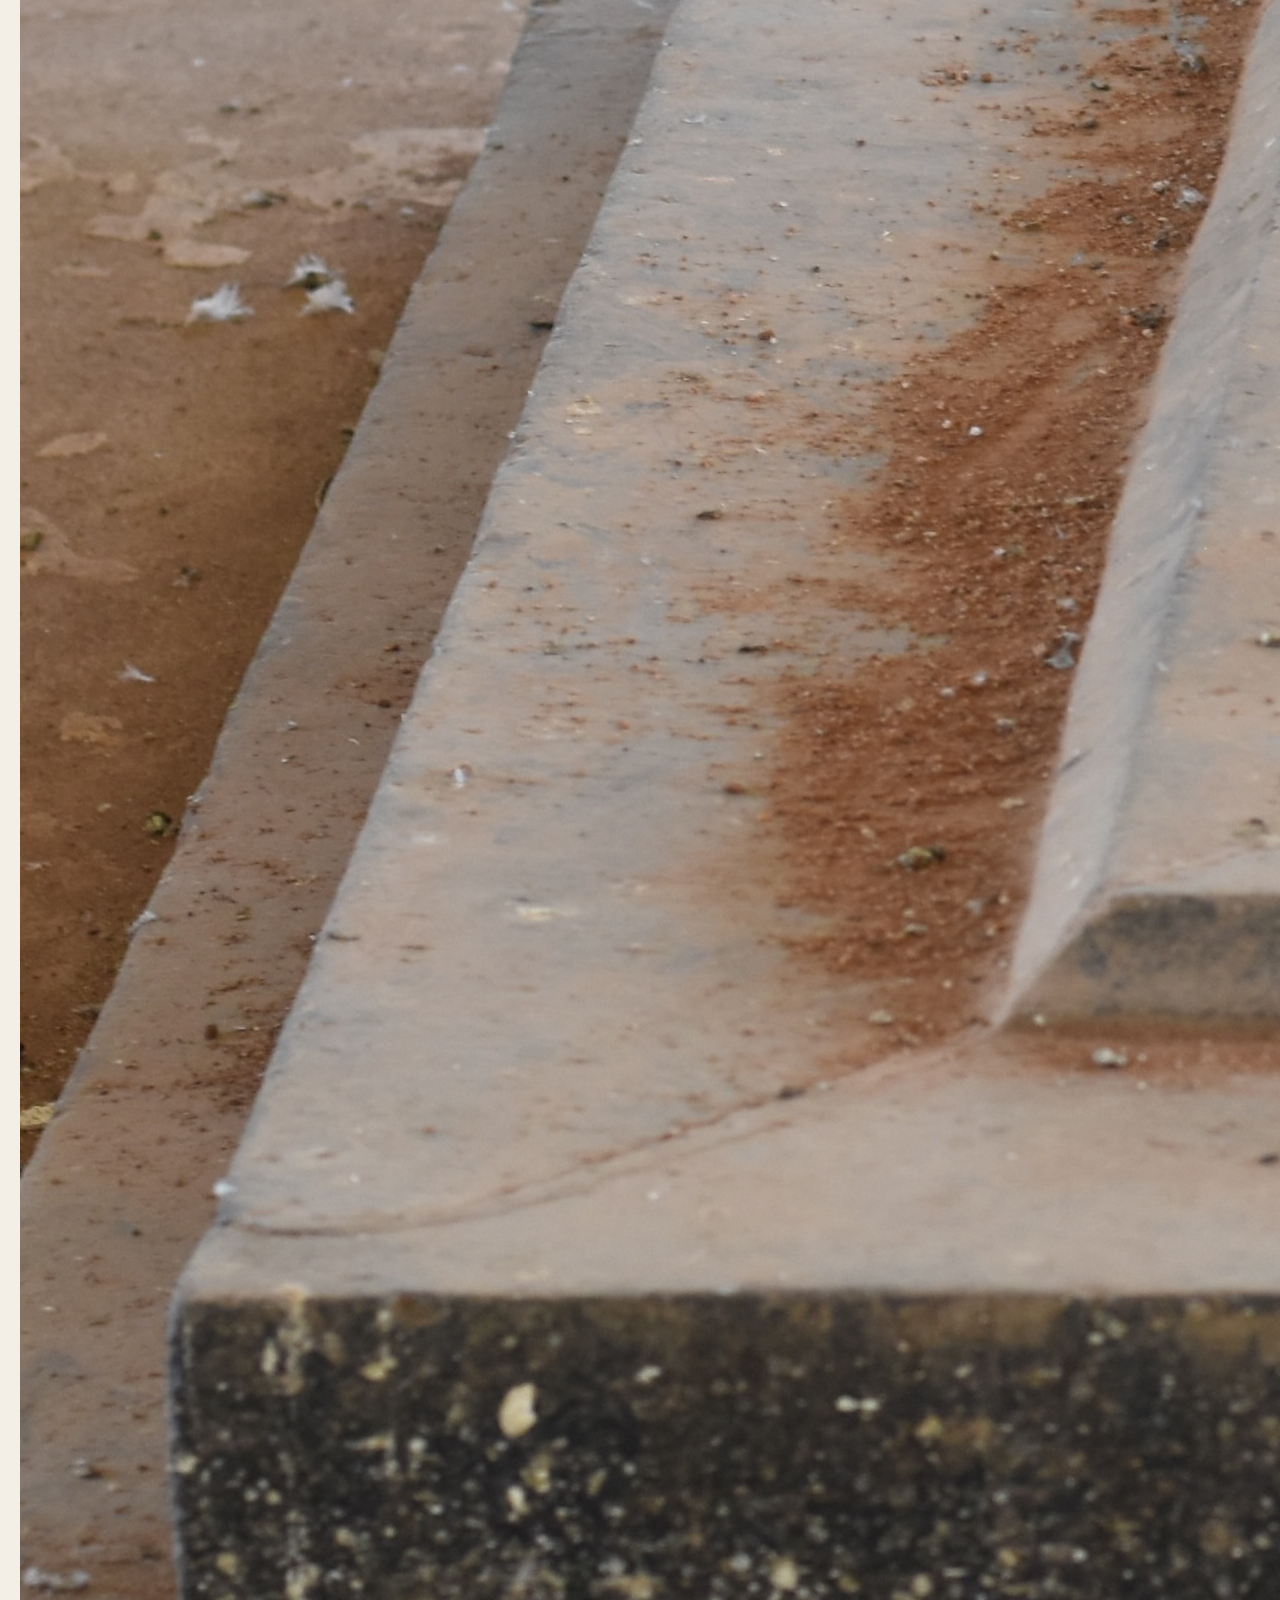
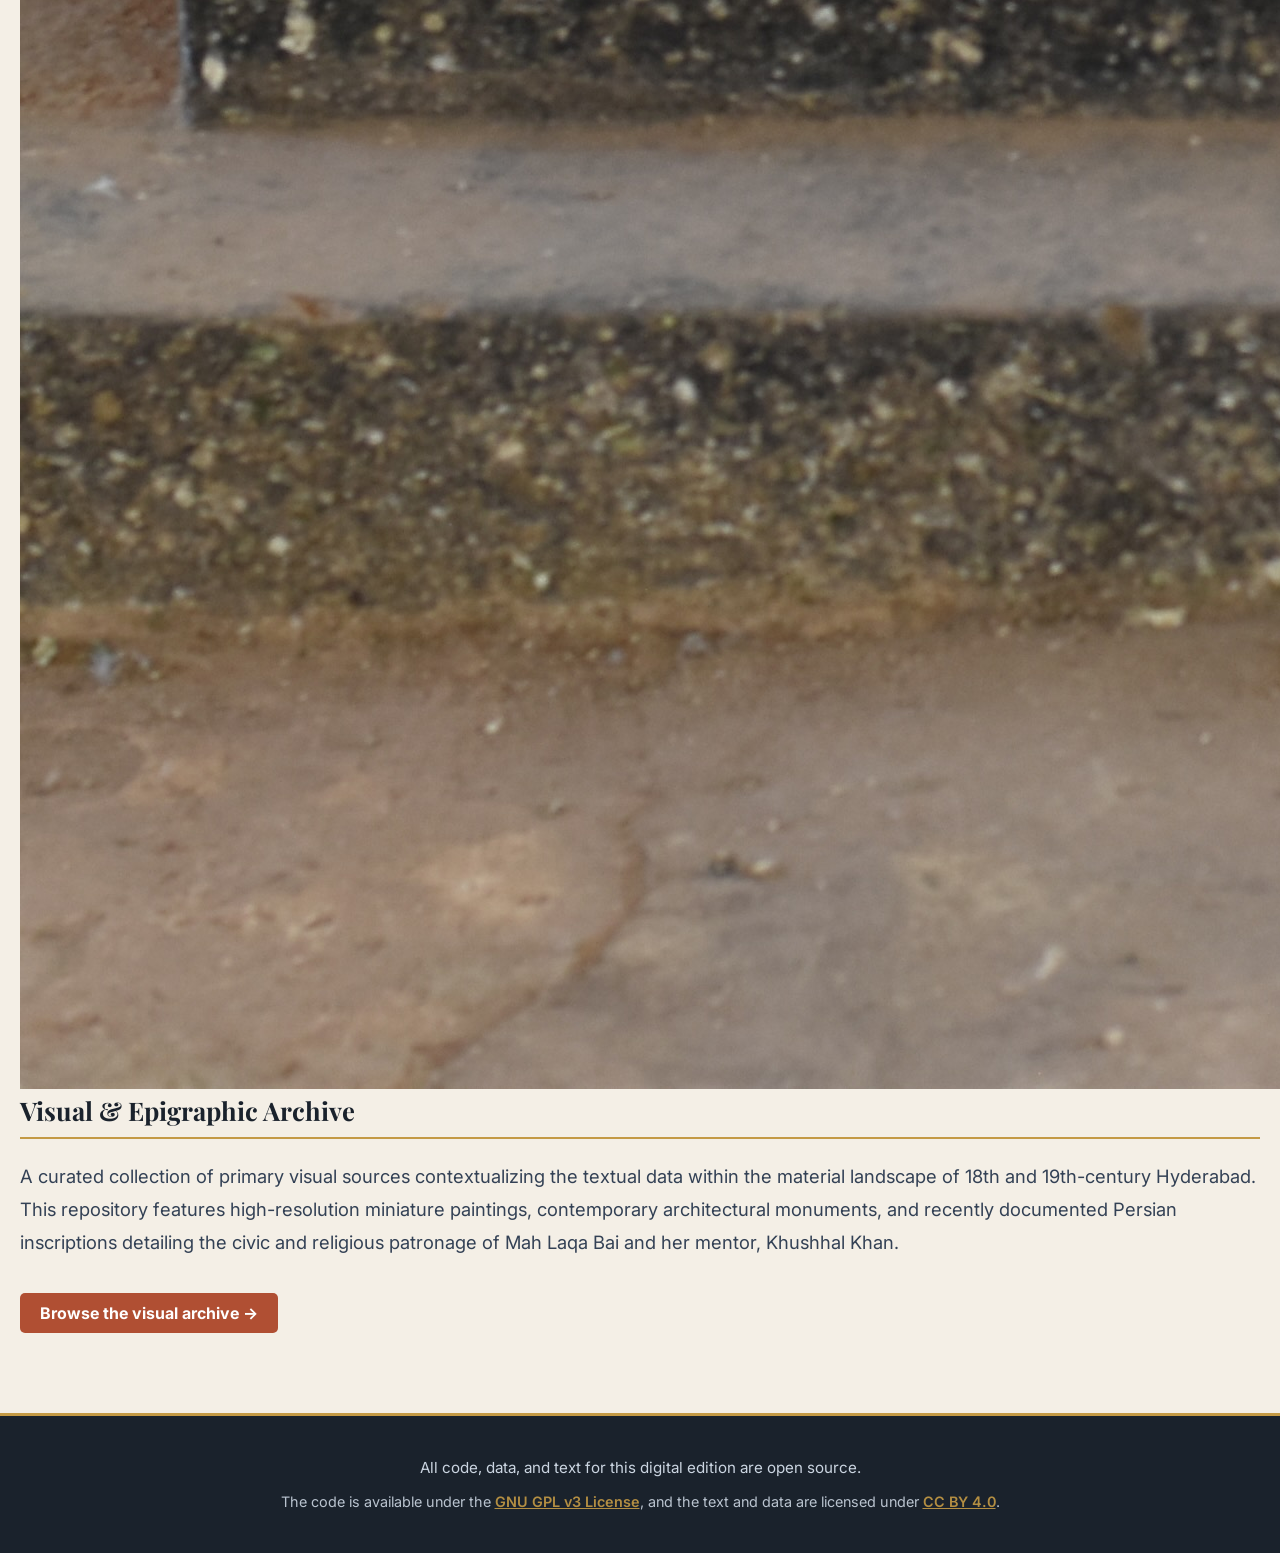
==== commit 717b1e31: "Refactor navigation structure by moving markup to nav.js for improved maintainability and responsive" ====
--- a/index.html
+++ b/index.html
@@ -11,35 +11,8 @@
 </head>
 <body>
 
-    <nav class="site-nav">
-        <button class="menu-toggle" id="mobile-menu" aria-label="Toggle navigation">
-            ☰
-        </button>
-        
-        <ul class="nav-links" id="nav-links">
-            <li><a href="index.html">Home</a></li>
-            
-            <li class="dropdown">
-                <a href="#" class="dropbtn active" style="color: #ffffff;">Context ▾</a>
-                <div class="dropdown-content">
-                    <a href="about.html">About Mah Laqa</a>
-                    <a href="bibliography.html">Bibliography & Links</a>
-                    <a href="gallery.html">Visual Archive</a>
-                </div>
-            </li>
-
-            <li class="dropdown">
-                <a href="#" class="dropbtn">The Text ▾</a>
-                <div class="dropdown-content">
-                    <a href="sources.html">The Witnesses</a>
-                    <a href="view.html">Interactive Collation</a>
-                    <a href="analysis.html">Computational Analysis</a>
-                </div>
-            </li>
-            <li><a href="about-project.html">About the Project</a></li>
-            <li><a href="downloads.html">Resources</a></li>
-        </ul>
-    </nav>
+    <div id="site-nav"></div>
+    <script src="nav.js"></script>
 
     <div class="hero">
         <h1 style="font-family: 'Playfair Display', serif; font-size: 3.8rem; margin-bottom: 5px;">Rediscovering Mah Laqa</h1>
@@ -108,20 +81,6 @@
         </div>
     </footer>
 
-    <script>
-        document.addEventListener("DOMContentLoaded", function() {
-            const mobileMenuBtn = document.getElementById('mobile-menu');
-            const navLinks = document.getElementById('nav-links');
 
-            if (mobileMenuBtn && navLinks) {
-                ['click', 'touchstart'].forEach(function(evt) {
-                    mobileMenuBtn.addEventListener(evt, function(e) {
-                        e.preventDefault(); 
-                        navLinks.classList.toggle('show');
-                    }, { passive: false });
-                });
-            }
-        });
-    </script>
 </body>
 </html>
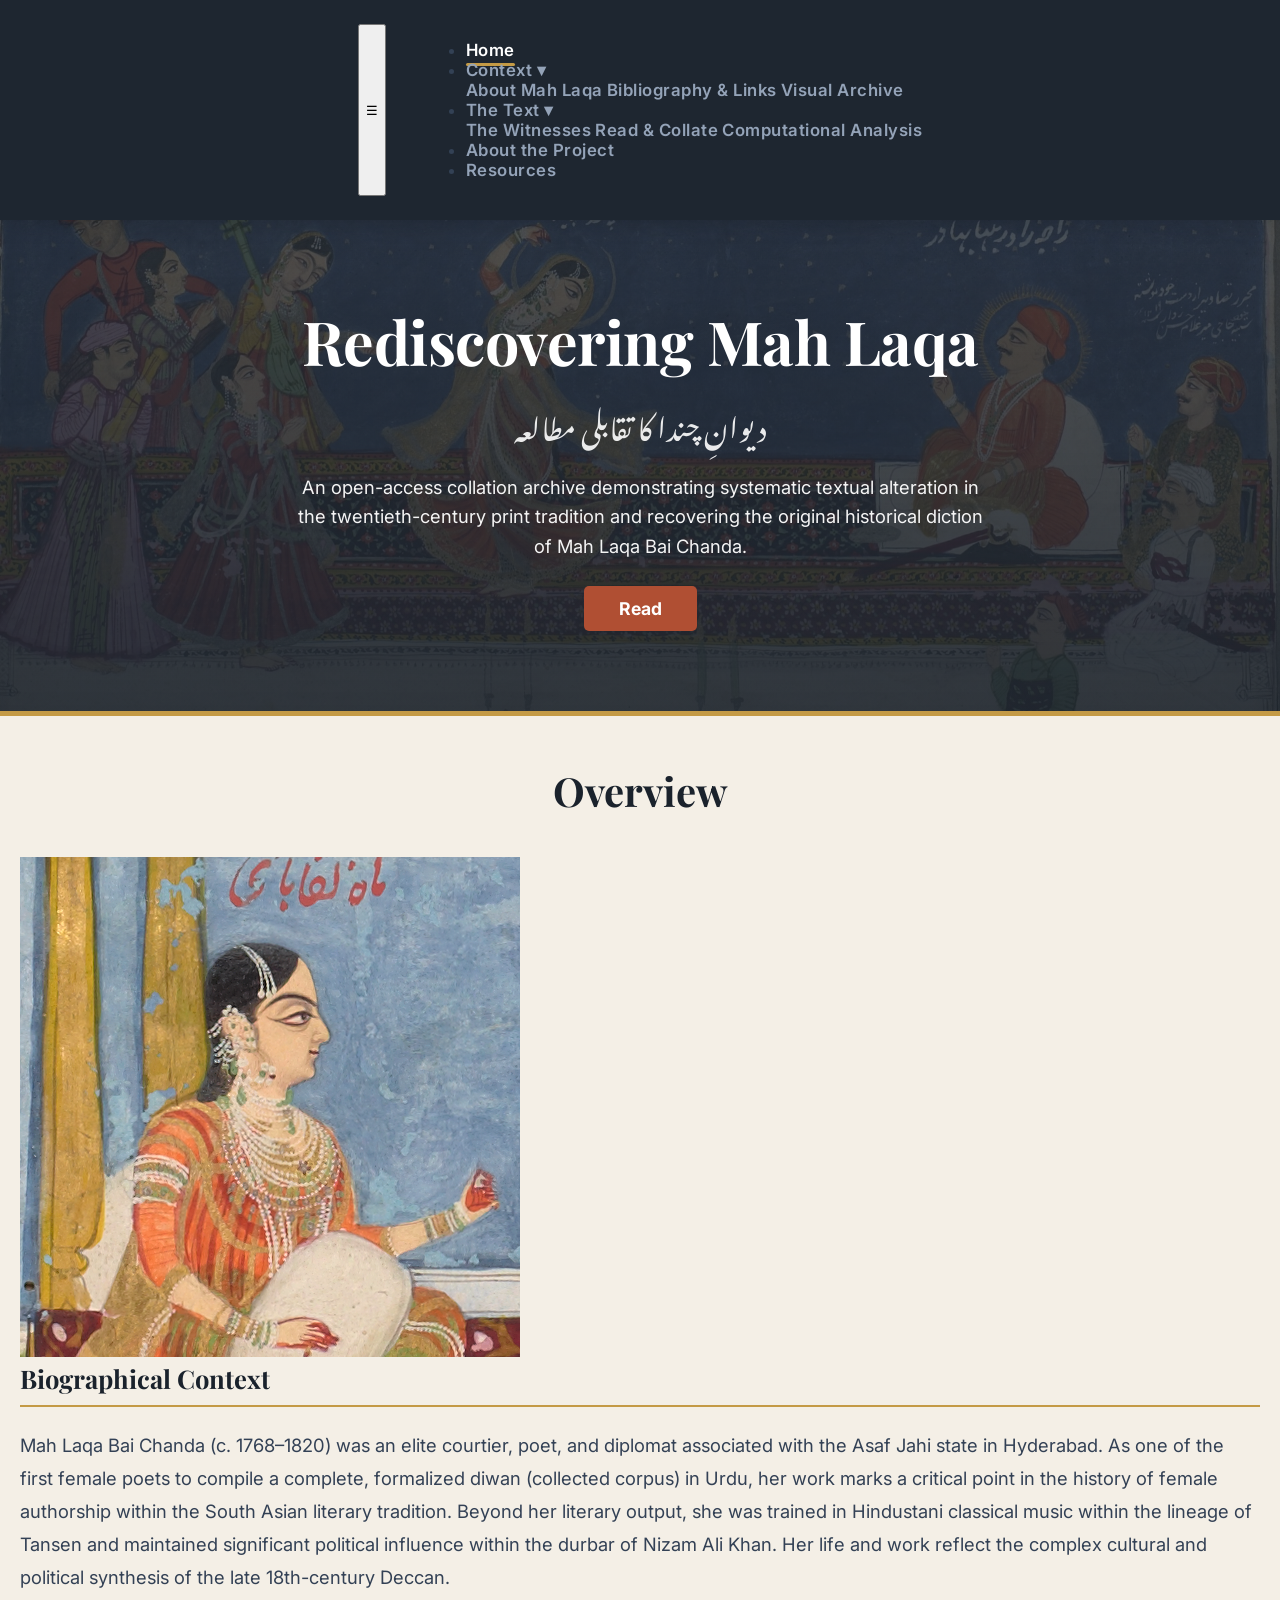
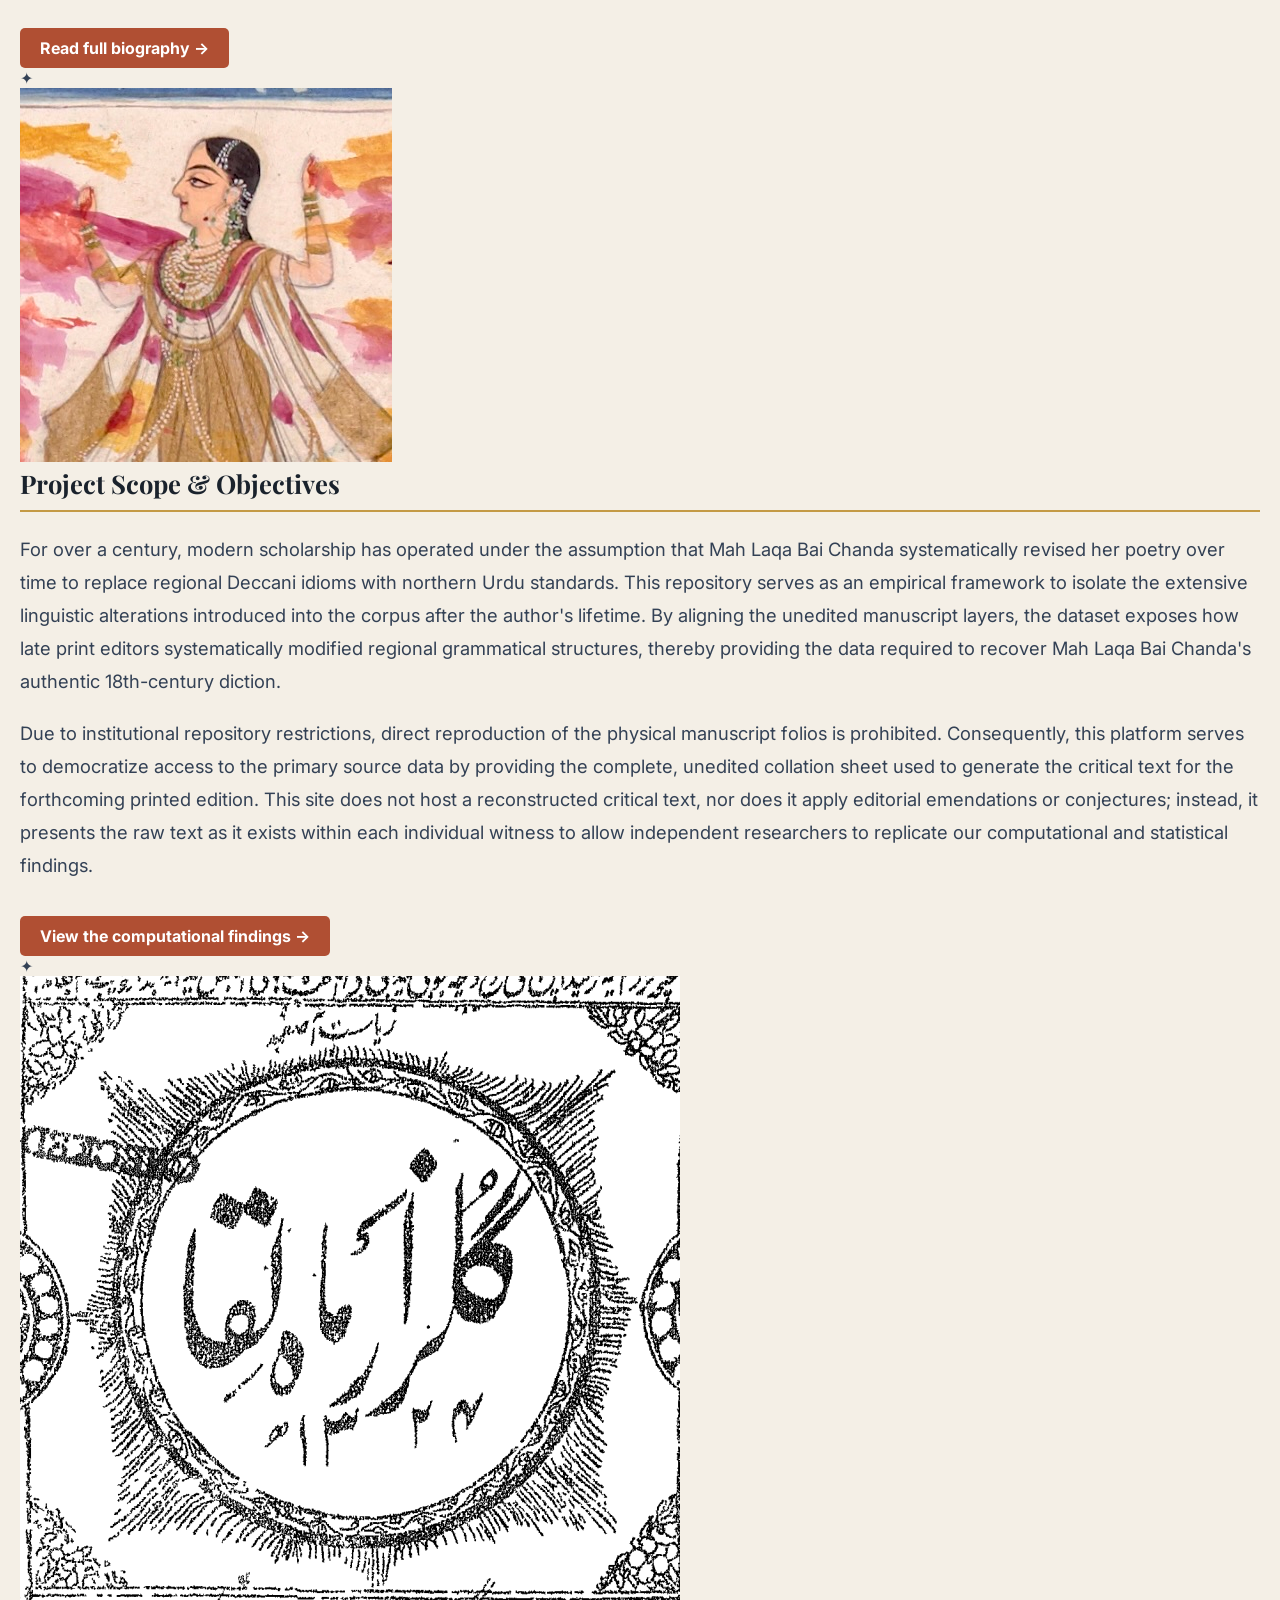
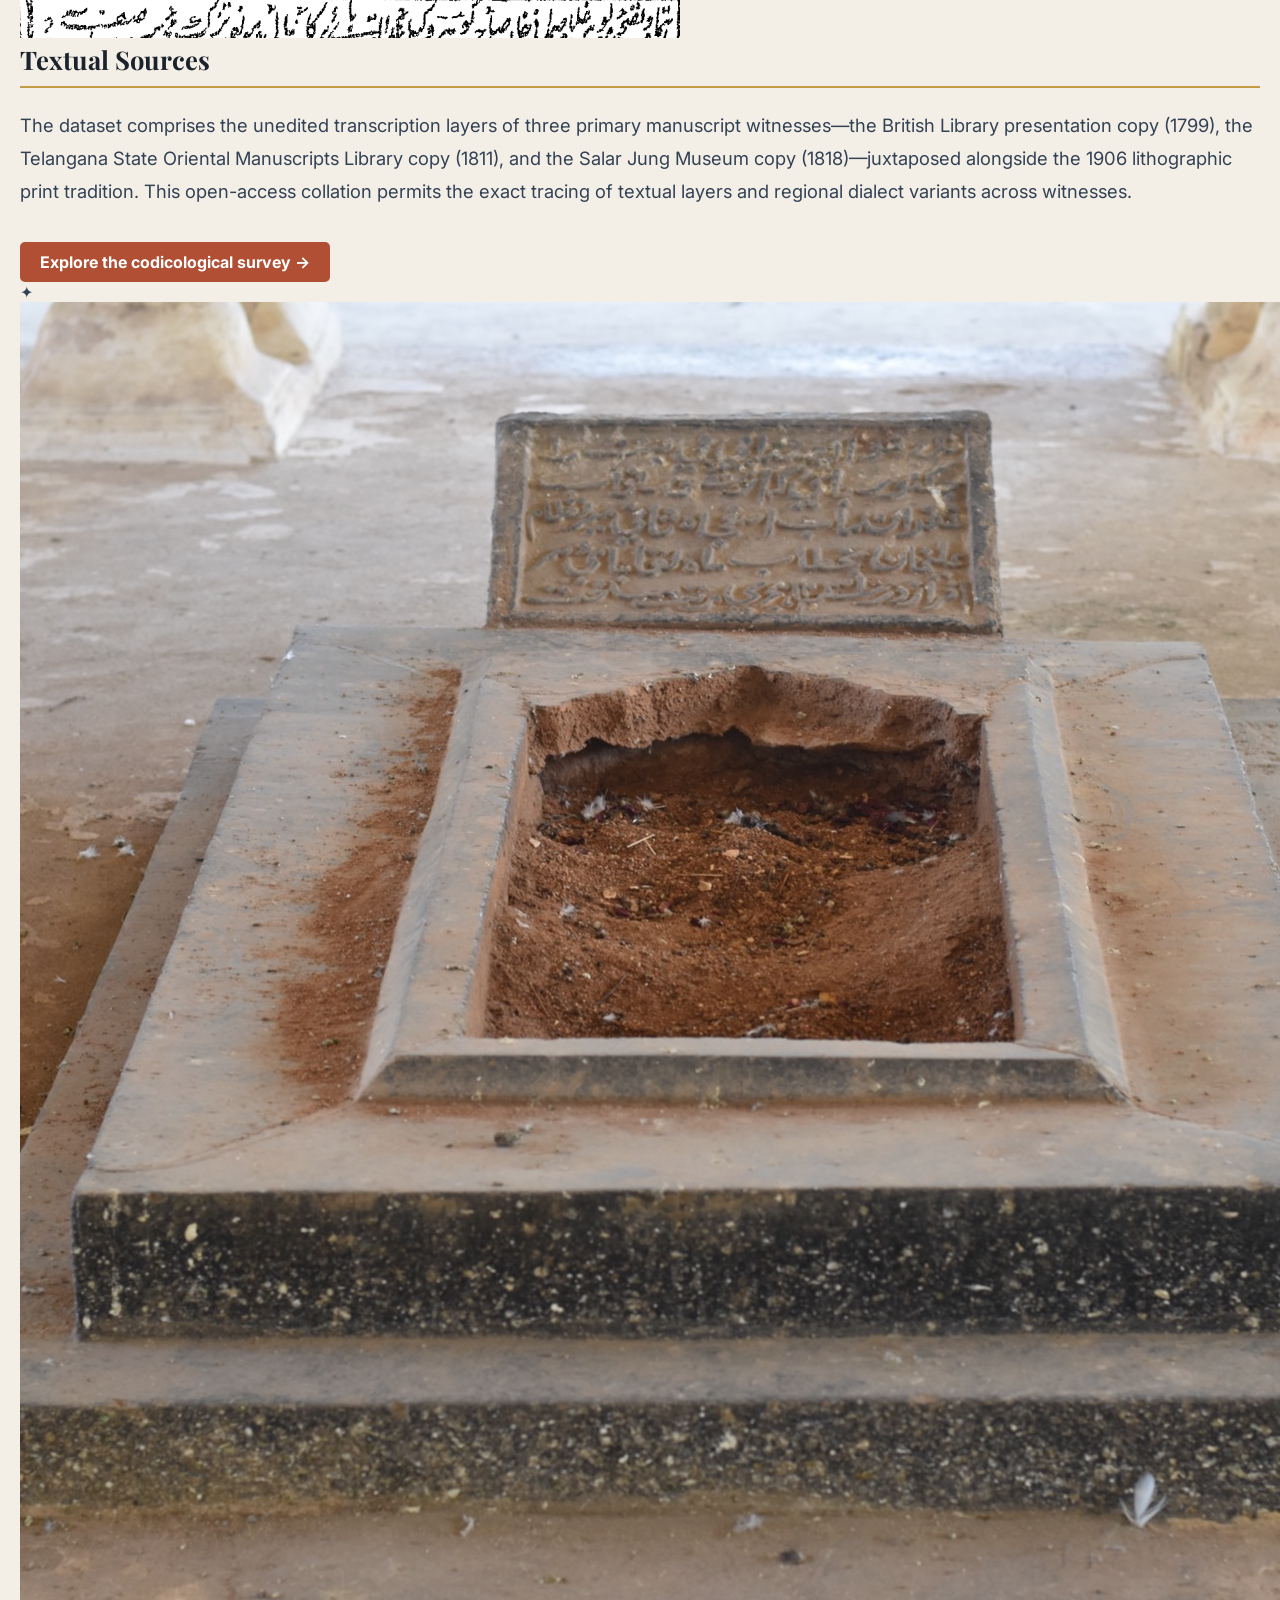
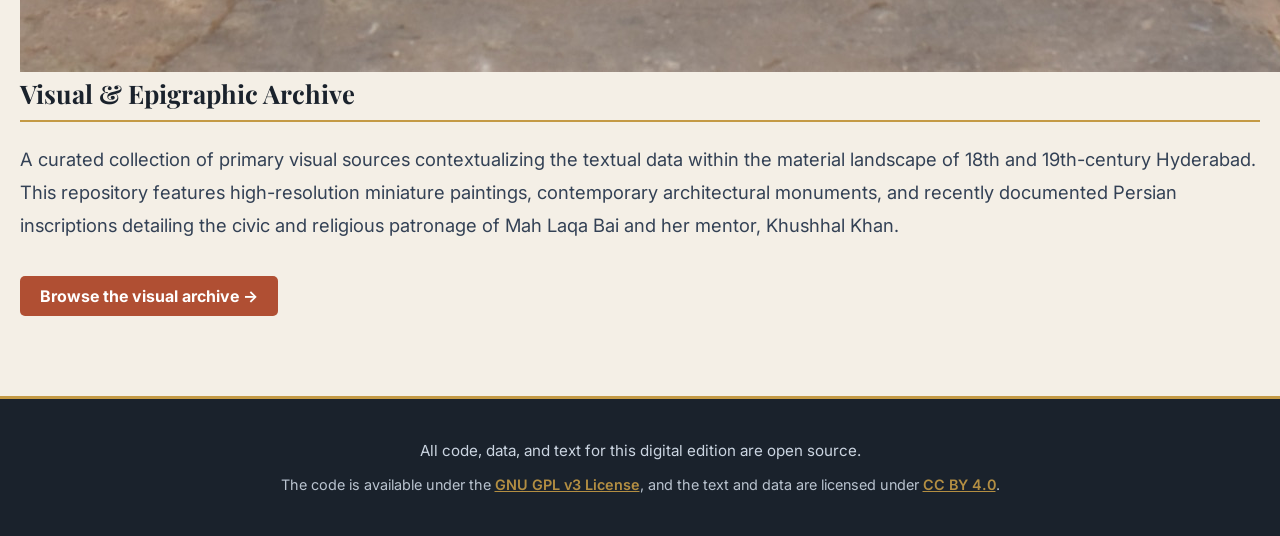
==== commit eb44a9a8: "Add meta tags and improve SEO for multiple HTML pages; update sitemap and robots.txt" ====
--- a/index.html
+++ b/index.html
@@ -4,6 +4,38 @@
     <meta charset="UTF-8">
     <meta name="viewport" content="width=device-width, initial-scale=1.0">
     <title>Rediscovering Mah Laqa - A Critical Edition</title>
+    <meta name="description" content="Explore the digital critical edition of Mah Laqa Bai Chanda's Diwan, with witness comparison, Urdu text, scholarly analysis, and archival resources.">
+    <meta name="keywords" content="Mah Laqa Bai Chanda, Urdu poetry, Diwan, critical edition, digital humanities, manuscript collation, literary scholarship">
+    <meta name="robots" content="index,follow,max-image-preview:large">
+    <meta name="theme-color" content="#903b35">
+    <meta property="og:type" content="website">
+    <meta property="og:site_name" content="Mah Laqa Bai Chanda Critical Edition">
+    <meta property="og:title" content="Rediscovering Mah Laqa - A Critical Edition">
+    <meta property="og:description" content="Explore the digital critical edition of Mah Laqa Bai Chanda's Diwan, with witness comparison, Urdu text, scholarly analysis, and archival resources.">
+    <meta property="og:url" content="https://sudoarsh.github.io/mahlaqa/">
+    <meta property="og:image" content="https://sudoarsh.github.io/mahlaqa/images/portrait.png">
+    <meta property="og:image:alt" content="Mah Laqa Bai Chanda digital critical edition and archive">
+    <meta property="og:locale" content="en_US">
+    <meta name="twitter:card" content="summary_large_image">
+    <meta name="twitter:title" content="Rediscovering Mah Laqa - A Critical Edition">
+    <meta name="twitter:description" content="Explore the digital critical edition of Mah Laqa Bai Chanda's Diwan, with witness comparison, Urdu text, scholarly analysis, and archival resources.">
+    <meta name="twitter:image" content="https://sudoarsh.github.io/mahlaqa/images/portrait.png">
+    <link rel="canonical" href="https://sudoarsh.github.io/mahlaqa/">
+    <link rel="icon" type="image/png" href="images/portrait.png">
+    <script type="application/ld+json">
+    {
+      "@context": "https://schema.org",
+      "@type": "WebSite",
+      "name": "Mah Laqa Bai Chanda Critical Edition",
+      "description": "Explore the digital critical edition of Mah Laqa Bai Chanda's Diwan, with witness comparison, Urdu text, scholarly analysis, and archival resources.",
+      "url": "https://sudoarsh.github.io/mahlaqa/",
+      "inLanguage": "en",
+      "publisher": {
+        "@type": "Organization",
+        "name": "Mah Laqa Bai Chanda Critical Edition"
+      }
+    }
+    </script>
     <link rel="preconnect" href="https://fonts.googleapis.com">
     <link rel="preconnect" href="https://fonts.gstatic.com" crossorigin>
     <link href="https://fonts.googleapis.com/css2?family=Inter:wght@400;600;700&family=Playfair+Display:wght@600;700&family=Noto+Nastaliq+Urdu:wght@400;700&display=swap" rel="stylesheet">
